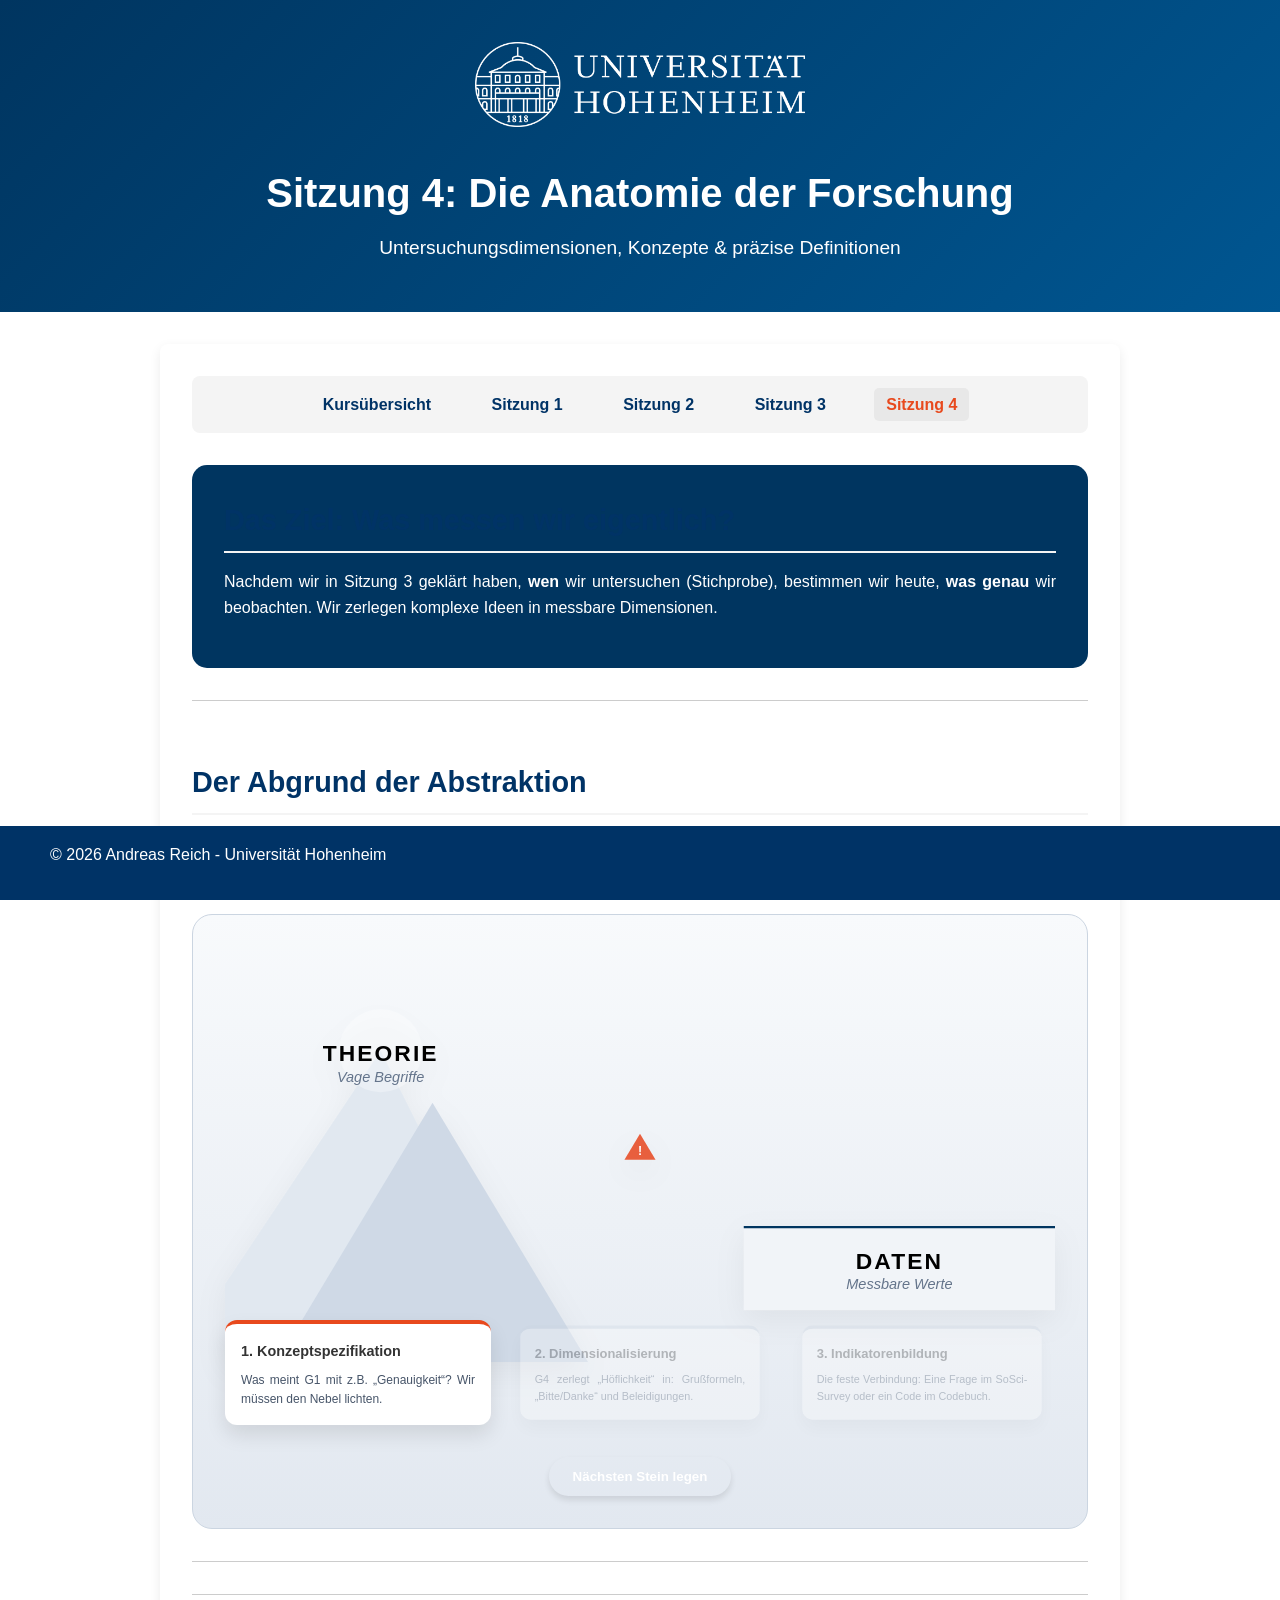
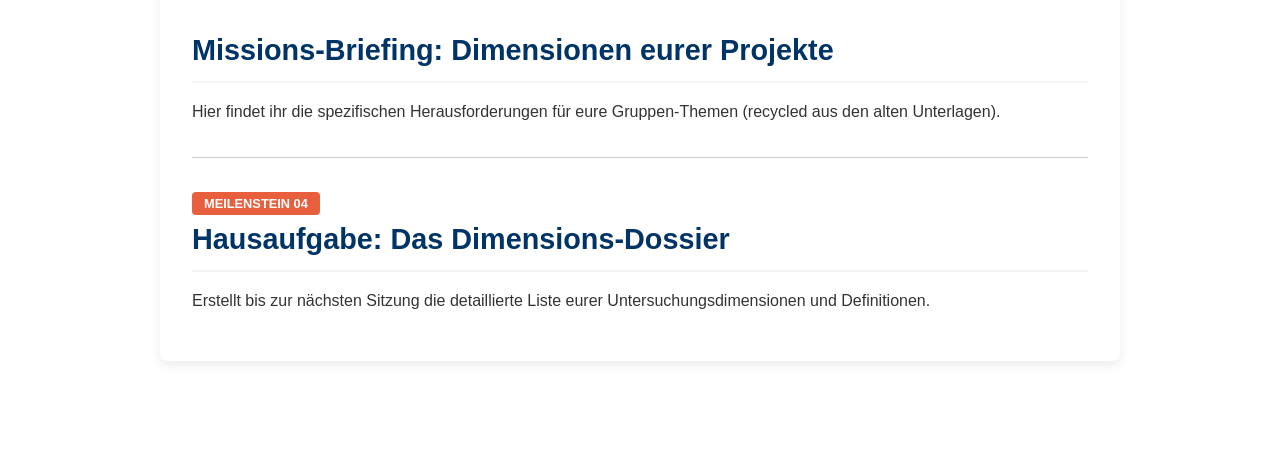
==== session4.html @ ee9bb0e9 "session3" ====
<!DOCTYPE html>
<html lang="de">

<head>
    <meta charset="UTF-8">
    <meta name="viewport" content="width=device-width, initial-scale=1.0">
    <meta name="author" content="Andreas Reich">
    <title>Sitzung 4: Untersuchungsdimensionen – Methodenprojekt C</title>
    
    <!-- Core Master Styles -->
    <link rel="stylesheet" href="style.css">
    
    <!-- Import der Session 3 Styles (für Brücke, Lab, Radar etc.) -->
    <link rel="stylesheet" href="session3.css">
    
    <style>
        /* Spezifische Ergänzungen für Sitzung 4 (optional) */
        .mission-goal {
            background-color: var(--s3-primary);
            color: white;
            padding: 2rem;
            border-radius: 15px;
            margin-bottom: 2rem;
        }
    </style>
</head>

<body>

    <header>
        <a href="index.html">
            <img src="uni-logo-de_hoh_weiss.png" alt="Uni Hohenheim" class="uni-logo">
        </a>
        <h1>Sitzung 4: Die Anatomie der Forschung</h1>
        <p class="subtitle">Untersuchungsdimensionen, Konzepte & präzise Definitionen</p>
    </header>

    <div class="container">
        <nav>
            <ul>
                <li><a href="index.html">Kursübersicht</a></li>
                <li><a href="session1.html">Sitzung 1</a></li>
                <li><a href="session2.html">Sitzung 2</a></li>
                <li><a href="session3.html">Sitzung 3</a></li>
                <li><a href="session4.html" class="active">Sitzung 4</a></li>
            </ul>
        </nav>

        <main>
            <!-- SECTION 1: HERO (SITZUNGS-INTRO) -->
            <section id="s4-hero" class="animated-on-scroll">
                <div class="mission-goal">
                    <h2>Das Ziel: Was messen wir eigentlich?</h2>
                    <p>Nachdem wir in Sitzung 3 geklärt haben, <strong>wen</strong> wir untersuchen (Stichprobe), bestimmen wir heute, <strong>was genau</strong> wir beobachten. Wir zerlegen komplexe Ideen in messbare Dimensionen.</p>
                </div>
            </section>

            <hr>


<!-- SEKTION 2: KORRESPONDENZ-BRIDGE -->
<section id="s3-abstraction-abyss" class="animated-on-scroll">
    <div class="section-header">
        <span class="badge-expedition">Die Theorie-Lücke</span>
        <h2>Der Abgrund der Abstraktion</h2>
        <p>Zwischen eurer Hypothese (z.B. unhöflich“) und euren Daten (Zahlen in SPSS) liegt eine tiefe Schlucht. Wir überbrücken sie durch präzise <strong>Dimensionalisierung</strong>.</p>
    </div>

    <div class="abyss-container">
        <!-- SVG Szenerie -->
        <svg id="svg-abyss" viewBox="0 0 800 400" preserveAspectRatio="xMidYMid meet">
            <defs>
                <filter id="glow">
                    <feGaussianBlur stdDeviation="2.5" result="coloredBlur"/>
                    <feMerge>
                        <feMergeNode in="coloredBlur"/>
                        <feMergeNode in="SourceGraphic"/>
                    </feMerge>
                </filter>
            </defs>

            <!-- Linke Seite: Berg der Theorie -->
            <path d="M-50,400 L150,100 L300,400 Z" fill="#e1e8f0" />
            <path d="M50,400 L200,150 L350,400 Z" fill="#cfd9e6" />
            <circle cx="150" cy="100" r="40" fill="white" opacity="0.3" />
            <text x="150" y="110" class="svg-label-bold" text-anchor="middle">THEORIE</text>
            <text x="150" y="130" class="svg-sub-label" text-anchor="middle">Vage Begriffe</text>

            <!-- Rechte Seite: Tal der Daten -->
            <rect x="500" y="270" width="350" height="80" fill="#f1f4f8" />
            <path d="M500,270 L850,270" stroke="#003560" stroke-width="2" />
            <text x="650" y="310" class="svg-label-bold" text-anchor="middle">DATEN</text>
            <text x="650" y="330" class="svg-sub-label" text-anchor="middle">Messbare Werte</text>

            <!-- Die Brücke (wird per JS animiert) -->
            <g id="bridge-group">
                <line x1="250" y1="250" x2="550" y2="300" class="bridge-main-line" />
                <!-- Brückensegmente (Dimensionen) -->
                <rect x="280" y="250" width="60" height="10" class="bridge-plank" id="plank-1" />
                <rect x="360" y="260" width="60" height="10" class="bridge-plank" id="plank-2" />
                <rect x="440" y="270" width="60" height="10" class="bridge-plank" id="plank-3" />
            </g>

            <!-- Das Korrespondenzproblem Warning-Icon -->
            <g id="warning-icon" transform="translate(385, 180)">
                <path d="M15,0 L30,25 L0,25 Z" fill="#e85f3e" />
                <text x="15" y="20" fill="white" font-size="12" font-weight="bold" text-anchor="middle">!</text>
            </g>
        </svg>

        <div class="abyss-overlay">
            <div class="explainer-card active" id="explain-1">
                <h4>1. Konzeptspezifikation</h4>
                <p>Was meint G1 mit z.B. „Genauigkeit“? Wir müssen den Nebel lichten.</p>
            </div>
            <div class="explainer-card" id="explain-2">
                <h4>2. Dimensionalisierung</h4>
                <p>G4 zerlegt „Höflichkeit“ in: Grußformeln, „Bitte/Danke“ und Beleidigungen.</p>
            </div>
            <div class="explainer-card" id="explain-3">
                <h4>3. Indikatorenbildung</h4>
                <p>Die feste Verbindung: Eine Frage im SoSci-Survey oder ein Code im Codebuch.</p>
            </div>
        </div>
        
        <div class="abyss-controls">
            <button class="btn-expedition" id="btn-build-bridge">Nächsten Stein legen</button>
        </div>
    </div>
</section>
            
            <hr>

            <!-- HIER KOMMT SEKTION 3 REIN (DIE KALIBRIERUNGS-STATION / DRILL-DOWN) -->
            <!-- Kopiere das HTML von id="s3-variable-lab" hierher -->

            <hr>

            <!-- SECTION 4: GRUPPEN-SPEZIFISCHE VERTIEFUNG -->
            <section id="s4-group-details" class="animated-on-scroll">
                <div class="section-header">
                    <h2>Missions-Briefing: Dimensionen eurer Projekte</h2>
                    <p>Hier findet ihr die spezifischen Herausforderungen für eure Gruppen-Themen (recycled aus den alten Unterlagen).</p>
                </div>
                
                <!-- TODO: Hier kannst du die group-guidance-boxen aus deiner alten Seite einfügen -->
            </section>

            <hr>

            <!-- SECTION 5: HOMEWORK (MEILENSTEIN 4) -->
            <section id="s4-homework" class="animated-on-scroll">
                <div class="mission-header">
                    <span class="mission-badge">Meilenstein 04</span>
                    <h2>Hausaufgabe: Das Dimensions-Dossier</h2>
                    <p>Erstellt bis zur nächsten Sitzung die detaillierte Liste eurer Untersuchungsdimensionen und Definitionen.</p>
                </div>
                
                <!-- TODO: Hier die Hausaufgaben-Details und die Checklist einfügen -->
            </section>

        </main>
    </div>

    <footer>
        <p>© 2026 Andreas Reich - Universität Hohenheim</p>
    </footer>

    <!-- Import der Session 3 Logik (für Brückenbau & Lab-Interaktionen) -->
    <script src="session3.js" defer></script>
    
    <script>
        // Falls du in Sitzung 4 zusätzliche Logik brauchst, hier einfügen:
        console.log("Expedition Session 4: Anatomie-Modul geladen.");
    </script>
</body>

</html>
---- style.css ----
/* style.css */
:root {
    --primary-color: #003366;
    /* Dunkelblau Uni Hohenheim */
    --secondary-color: #f4f4f4;
    /* Helles Grau */
    --text-color: #333;
    --accent-color: #e8491d;
    /* Akzentfarbe Orange */
    --max-width: 960px;
    --border-radius: 8px;
    --hover-lighten: rgba(255, 255, 255, 0.1);
    --hover-darken: rgba(0, 0, 0, 0.1);
}

* {
    box-sizing: border-box;
    margin: 0;
    padding: 0;
}

body {
    font-family: 'Segoe UI', Tahoma, Geneva, Verdana, sans-serif;
    line-height: 1.6;
    color: var(--text-color);
    background-color: #fff;
    padding-bottom: 60px;
}

p {
    text-align: justify;
}

.container {
    max-width: var(--max-width);
    margin: 2rem auto;
    padding: 2rem;
    background-color: #fff;
    border-radius: var(--border-radius);
    box-shadow: 0 4px 12px rgba(0, 0, 0, 0.08);
}

header {
    background: var(--primary-color);
    color: #fff;
    padding: 2rem 1rem;
    text-align: center;
    margin-bottom: 2rem;
    display: flex;
    flex-direction: column;
    align-items: center;
    justify-content: center;
}

header .uni-logo {
    max-width: 350px;
    margin-bottom: 1rem;
    padding: 10px;
    border-radius: 3%;
}

header h1 {
    color: #fff;
    margin-bottom: 0.5rem;
    font-size: 2.5rem;
}

header .subtitle {
    font-size: 1.2rem;
    font-weight: 300;
    max-width: 80%;
}

nav {
    background: var(--secondary-color);
    padding: 0.5rem 0;
    border-radius: var(--border-radius);
    margin-bottom: 2rem;
}

nav ul {
    list-style: none;
    padding: 0;
    text-align: center;
    margin: 0;
}

nav ul li {
    display: inline-block;
    margin: 0.5rem 1rem;
}

nav ul li a {
    text-decoration: none;
    color: var(--primary-color);
    font-weight: bold;
    padding: 0.5rem 0.75rem;
    border-radius: 5px;
    transition: color 0.3s ease, background-color 0.3s ease;
}

nav ul li a:hover,
nav ul li a.active {
    color: var(--accent-color);
    background-color: rgba(0, 0, 0, 0.05);
}

main {
    margin-top: 2rem;
}

h1,
h2,
h3 {
    color: var(--primary-color);
    margin-bottom: 1rem;
}

h2 {
    font-size: 1.8rem;
    border-bottom: 2px solid var(--secondary-color);
    padding-bottom: 0.5rem;
    margin-top: 2rem;
}

h2:first-of-type {
    margin-top: 0;
}

h3 {
    font-size: 1.4rem;
}

p {
    margin-bottom: 1rem;
}

ul,
ol {
    margin-bottom: 1rem;
    margin-left: 1.5rem;
}

li {
    margin-bottom: 0.5rem;
}

blockquote {
    background: #e7f3fe;
    border-left: 5px solid #2196F3;
    margin: 1.5em 0;
    padding: 1em 1.5em;
    font-style: italic;
    border-radius: 0 var(--border-radius) var(--border-radius) 0;
}

hr {
    border: 0;
    height: 1px;
    background: #ccc;
    margin: 2rem 0;
}

a {
    color: var(--primary-color);
    text-decoration: none;
    font-weight: 600;
}

a:hover {
    color: var(--accent-color);
    text-decoration: underline;
}

footer {
    background: var(--primary-color);
    color: #fff;
    text-align: center !important;
    padding: 1rem 0;
    position: fixed;
    bottom: 0;
    width: 100%;
    z-index: 100;
    padding-left: 50px;
}

/* Course Schedule Table Styles */
.course-schedule {
    width: 100%;
    border-collapse: collapse;
    margin: 2rem 0;
    font-size: 0.95em;
    box-shadow: 0 2px 5px rgba(0, 0, 0, 0.1);
    border-radius: var(--border-radius);
    overflow: hidden;
}

.course-schedule thead tr {
    background-color: var(--primary-color);
    color: #ffffff;
    text-align: left;
}

.course-schedule th,
.course-schedule td {
    padding: 12px 15px;
}

.course-schedule tbody tr {
    border-bottom: 1px solid #dddddd;
}

.course-schedule tbody tr:nth-of-type(even) {
    background-color: var(--secondary-color);
}

.course-schedule tbody tr:last-of-type {
    border-bottom: 2px solid var(--primary-color);
}

.course-schedule tbody tr.break-row {
    background-color: #e9ecef;
    font-style: italic;
    color: #6c757d;
    text-align: center;
}

.course-schedule .session-number {
    font-weight: bold;
    text-align: center;
    width: 80px;
}

.course-schedule .note {
    font-style: italic;
    font-size: 0.9em;
    color: #555;
}

/* Styling für Interaktive Elemente (beibehalten für spätere Sessions) */
.interactive-box {
    background-color: var(--secondary-color);
    border: 1px solid #ddd;
    border-radius: var(--border-radius);
    padding: 1.5rem;
    margin: 2rem 0;
    box-shadow: 0 1px 3px rgba(0, 0, 0, 0.05);
}


.topic-intro-box {
    text-align: center;
    padding: 2rem;
    margin: 2rem 0;
    background-color: var(--primary-color);
    color: white;
    border-radius: var(--border-radius);
}

.topic-intro-box .topic-title {
    font-size: 4rem;
    font-weight: bold;
    letter-spacing: 5px;
    text-transform: uppercase;
    color: rgba(255, 255, 255, 0.9);
    margin-bottom: 1rem;
}

.pdf-embed-box iframe {
    border-radius: var(--border-radius);
    /* Abrundung für den iframe Rand */
}

/* Interaktive Boxen hervorheben (optional) */
.interactive-box {
    border: 2px solid var(--accent-color);
    /* Beispielhafte Hervorhebung */
}

/* Styling für Interaktive Elemente */
.interactive-box {
    background-color: var(--secondary-color);
    border: 1px solid #ddd;
    border-radius: var(--border-radius);
    padding: 1.5rem;
    margin: 2rem 0;
    box-shadow: 0 1px 3px rgba(0, 0, 0, 0.05);
}

.interactive-box h4 {
    color: var(--primary-color);
    margin-bottom: 1rem;
    border-bottom: 1px solid #ccc;
    padding-bottom: 0.5rem;
}
---- session3.css ----
/* session3.css - Gen 1 Architecture */

:root {
    --s3-primary: #003560;
    --s3-accent: #e85f3e;
    --s3-bg: #f4f7f9;
    --s3-card-shadow: 0 10px 30px rgba(0, 0, 0, 0.08);
}

/* Layout Shell */
.tribe-status-grid {
    display: grid;
    grid-template-columns: repeat(auto-fit, minmax(200px, 1fr));
    gap: 1.5rem;
    margin: 2rem 0;
}

/* Section TODO Placeholders */
#s3-hero,
#s3-status-board,
#s3-hypothesis-lab,
#s3-sampling-funnel,
#s3-workbenches,
#s3-legal-game-root {
    min-height: 200px;
    position: relative;
    padding: 2rem 0;
}

/* Expedition Theme Overrides */
header {
    background: linear-gradient(135deg, var(--s3-primary) 0%, #005691 100%);
}

/* TODO Gen 2: Add Animation Keyframes for Funnel and Cards */

/* Hero Section Styles */
#s3-hero {
    background: #fff;
    border-radius: 12px;
    padding: 3rem 2rem;
    box-shadow: var(--s3-card-shadow);
    margin: 2rem 0;
    display: flex;
    align-items: center;
}

.hero-content {
    display: flex;
    gap: 2rem;
    align-items: center;
}

.hero-icon {
    font-size: 5rem;
    background: var(--s3-bg);
    padding: 1.5rem;
    border-radius: 50%;
}

.hero-stats {
    display: flex;
    gap: 10px;
    margin-top: 1rem;
}

.badge {
    background: var(--s3-primary);
    color: white;
    padding: 5px 12px;
    border-radius: 20px;
    font-size: 0.8rem;
    font-weight: bold;
}

/* Tribe Status Grid */
.tribe-status-grid {
    display: grid;
    grid-template-columns: repeat(auto-fit, minmax(220px, 1fr));
    gap: 1.5rem;
    margin-top: 2rem;
}

.tribe-card {
    background: white;
    border: 1px solid #eee;
    border-radius: 12px;
    padding: 1.5rem;
    transition: all 0.3s cubic-bezier(0.175, 0.885, 0.32, 1.275);
    display: flex;
    flex-direction: column;
    justify-content: space-between;
    position: relative;
    overflow: hidden;
}

.tribe-card:hover {
    transform: translateY(-8px);
    box-shadow: var(--s3-card-shadow);
    border-color: var(--s3-primary);
}

.tribe-card::before {
    content: '';
    position: absolute;
    top: 0;
    left: 0;
    width: 5px;
    height: 100%;
}

.tribe-card[data-method="experiment"]::before {
    background: #e74c3c;
}

/* Red */
.tribe-card[data-method="survey"]::before {
    background: #2ecc71;
}

/* Green */
.tribe-card[data-method="ia"]::before {
    background: #3498db;
}

/* Blue */

.tribe-icon {
    font-size: 2.5rem;
    margin-bottom: 1rem;
}

.tribe-info h3 {
    margin: 0;
    color: var(--s3-primary);
    font-size: 1.1rem;
}

.topic-short {
    font-size: 0.85rem;
    color: #666;
    margin: 5px 0;
    min-height: 2.5em;
}

.status-tag {
    display: inline-block;
    font-size: 0.7rem;
    text-transform: uppercase;
    font-weight: 800;
    color: #999;
    letter-spacing: 1px;
}

.tribe-challenge {
    margin-top: 1.5rem;
    font-size: 0.8rem;
    background: #f9f9f9;
    padding: 8px;
    border-radius: 6px;
    border-left: 3px solid #ddd;
}

.tribe-challenge span {
    font-weight: bold;
    display: block;
    color: #333;
}

/* Hypothesis Lab Layout */
.lab-grid {
    display: grid;
    grid-template-columns: 1.5fr 1fr;
    gap: 2rem;
    margin-top: 2rem;
}

.auditor-card {
    background: #1a1a1a;
    /* Dark "Console" look */
    color: #e0e0e0;
    padding: 2rem;
    border-radius: 15px;
    box-shadow: 0 20px 40px rgba(0, 0, 0, 0.2);
}

.auditor-header {
    display: flex;
    align-items: center;
    gap: 15px;
    margin-bottom: 1.5rem;
}

.auditor-status {
    width: 12px;
    height: 12px;
    border-radius: 50%;
    background: #555;
    box-shadow: 0 0 10px #000;
}

.auditor-status.active {
    background: #2ecc71;
    box-shadow: 0 0 15px #2ecc71;
}

.auditor-status.warning {
    background: #f1c40f;
    box-shadow: 0 0 15px #f1c40f;
}

#hypo-input {
    width: 100%;
    height: 100px;
    background: #2d2d2d;
    border: 1px solid #444;
    border-radius: 8px;
    color: white;
    padding: 1rem;
    font-family: inherit;
    resize: none;
    margin-bottom: 10px;
}

.keyword-tags {
    display: flex;
    gap: 8px;
    flex-wrap: wrap;
    min-height: 30px;
}

.tag {
    background: var(--s3-primary);
    color: white;
    font-size: 0.7rem;
    padding: 4px 10px;
    border-radius: 4px;
    animation: fadeIn 0.3s ease;
}

/* Theory Side */
.theory-reference {
    display: flex;
    flex-direction: column;
    gap: 1rem;
}

.theory-item {
    background: white;
    padding: 1rem;
    border-radius: 8px;
    border-left: 4px solid #ddd;
    transition: all 0.3s ease;
    opacity: 0.6;
}

.theory-item.active {
    opacity: 1;
    border-left-color: var(--s3-accent);
    transform: translateX(10px);
}

.theory-item h4 {
    margin: 0;
    font-size: 1rem;
}

.theory-item p {
    margin: 5px 0 0;
    font-size: 0.8rem;
    color: #666;
}

@media (max-width: 768px) {
    .lab-grid {
        grid-template-columns: 1fr;
    }
}

/* Funnel Layout */
.funnel-layout {
    display: grid;
    grid-template-columns: 1fr 1fr;
    gap: 3rem;
    align-items: center;
    background: white;
    padding: 2rem;
    border-radius: 15px;
    box-shadow: var(--s3-card-shadow);
}

.funnel-visual {
    position: relative;
    text-align: center;
}

#sampling-svg {
    width: 100%;
    max-width: 400px;
    filter: drop-shadow(0 5px 15px rgba(0, 0, 0, 0.1));
}

.funnel-wall {
    fill: rgba(0, 53, 96, 0.05);
    stroke: var(--s3-primary);
    stroke-width: 2;
}

.funnel-filter {
    stroke: var(--s3-accent);
    stroke-width: 2;
    stroke-dasharray: 5, 5;
}

.svg-label {
    fill: var(--s3-primary);
    font-size: 12px;
    font-weight: bold;
    text-anchor: middle;
    text-transform: uppercase;
}

/* Particles */
.sampling-dot {
    fill: var(--s3-accent);
    opacity: 0.6;
}

/* Step Cards */
.funnel-steps {
    display: flex;
    flex-direction: column;
    gap: 1.5rem;
}

.step-card {
    padding: 1rem;
    border-radius: 8px;
    background: var(--s3-bg);
    border-left: 4px solid transparent;
    transition: all 0.3s ease;
}

.step-card.highlight {
    border-left-color: var(--s3-accent);
    background: #fff;
    box-shadow: 0 4px 12px rgba(0, 0, 0, 0.05);
    transform: translateX(10px);
}

.step-num {
    font-weight: 900;
    color: var(--s3-accent);
    font-size: 1.2rem;
    margin-right: 10px;
}

.funnel-warning {
    margin-top: 1rem;
    font-size: 0.85rem;
    color: #856404;
    background-color: #fff3cd;
    padding: 1rem;
    border-radius: 8px;
}

@media (max-width: 768px) {
    .funnel-layout {
        grid-template-columns: 1fr;
    }
}

/* Workbench Container */
.workbench-container {
    background: white;
    border-radius: 15px;
    box-shadow: var(--s3-card-shadow);
    overflow: hidden;
    margin-top: 2rem;
}

.workbench-nav {
    display: flex;
    background: var(--s3-primary);
    padding: 0.5rem;
    gap: 5px;
}

.wb-tab {
    flex: 1;
    padding: 1rem;
    border: none;
    background: transparent;
    color: rgba(255, 255, 255, 0.6);
    cursor: pointer;
    font-weight: bold;
    transition: all 0.3s;
    border-radius: 8px;
}

.wb-tab.active {
    background: white;
    color: var(--s3-primary);
}

.wb-panel {
    display: none;
    padding: 2.5rem;
    animation: fadeIn 0.4s ease;
}

.wb-panel.active {
    display: block;
}

.wb-grid {
    display: grid;
    grid-template-columns: 1fr 1fr;
    gap: 3rem;
    align-items: center;
}

.wb-list {
    padding-left: 1.2rem;
    font-size: 0.9rem;
}

.wb-list li {
    margin-bottom: 0.8rem;
}

/* Mini Simulators */
#randomizer-sim {
    height: 150px;
    display: flex;
    align-items: center;
    justify-content: space-around;
    background: #f8f9fa;
    border-radius: 12px;
    margin-bottom: 1rem;
}

.sim-person {
    font-size: 2rem;
    transition: all 0.5s;
}

.sim-arrow {
    font-size: 1.5rem;
    color: #ccc;
}

.sim-box {
    padding: 10px;
    border: 2px dashed #ccc;
    border-radius: 8px;
    text-align: center;
    font-size: 0.8rem;
    width: 80px;
}

.sim-box.highlight {
    border-color: var(--s3-accent);
    background: #fff5f2;
    transform: scale(1.1);
}

.recruitment-map {
    display: flex;
    flex-direction: column;
    gap: 10px;
}

.map-node {
    background: var(--s3-bg);
    padding: 10px;
    border-radius: 5px;
    text-align: center;
    font-size: 0.85rem;
    border: 1px solid #ddd;
}

/* Legal Game Container */
.legal-game-container {
    display: grid;
    grid-template-columns: 150px 1fr;
    gap: 3rem;
    background: #2c3e50;
    color: white;
    padding: 3rem;
    border-radius: 20px;
    align-items: center;
    box-shadow: 0 15px 35px rgba(0, 0, 0, 0.2);
}

/* Traffic Light Aesthetics */
.traffic-light {
    background: #1a1a1a;
    padding: 15px;
    border-radius: 40px;
    display: flex;
    flex-direction: column;
    gap: 15px;
    border: 4px solid #3d3d3d;
}

.light {
    width: 50px;
    height: 50px;
    border-radius: 50%;
    background: #333;
    transition: all 0.3s ease;
    opacity: 0.3;
}

.light.red.active {
    background: #ff4757;
    opacity: 1;
    box-shadow: 0 0 20px #ff4757;
}

.light.yellow.active {
    background: #eccc68;
    opacity: 1;
    box-shadow: 0 0 20px #eccc68;
}

.light.green.active {
    background: #2ed573;
    opacity: 1;
    box-shadow: 0 0 20px #2ed573;
}

.gatekeeper-avatar {
    font-size: 4rem;
    text-align: center;
    margin-top: 1rem;
}

/* Scenario Box */
.scenario-box {
    display: flex;
    flex-direction: column;
    gap: 1.5rem;
}

#scenario-text {
    font-size: 1.2rem;
    font-weight: 500;
    min-height: 4em;
    line-height: 1.4;
}

.legal-choices {
    display: flex;
    gap: 1rem;
}

.legal-btn {
    flex: 1;
    padding: 12px;
    border: 2px solid rgba(255, 255, 255, 0.2);
    background: rgba(255, 255, 255, 0.05);
    color: white;
    border-radius: 8px;
    cursor: pointer;
    font-weight: bold;
    transition: all 0.2s;
}

.legal-btn:hover {
    background: rgba(255, 255, 255, 0.1);
    border-color: white;
}

.legal-feedback-box {
    padding: 1rem;
    border-radius: 8px;
    font-size: 0.9rem;
    display: none;
    animation: slideInRight 0.3s ease;
}

.feedback-correct {
    background: #2ecc71;
    color: white;
}

.feedback-wrong {
    background: #e74c3c;
    color: white;
}

@keyframes slideInRight {
    from {
        transform: translateX(20px);
        opacity: 0;
    }

    to {
        transform: translateX(0);
        opacity: 1;
    }
}

/* Mission Section Styles */
#s3-homework {
    padding: 4rem 0;
}

.mission-badge {
    background: var(--s3-accent);
    color: white;
    padding: 4px 12px;
    border-radius: 4px;
    font-size: 0.8rem;
    font-weight: bold;
    text-transform: uppercase;
}

.mission-grid {
    display: grid;
    grid-template-columns: 1.5fr 1fr;
    gap: 2rem;
    margin-top: 2rem;
}

.mission-details h3 {
    color: var(--s3-primary);
    margin-top: 0;
}

.task-checklist {
    list-style: none;
    padding: 0;
}

.task-checklist li {
    background: white;
    margin-bottom: 1rem;
    padding: 1.2rem;
    border-radius: 8px;
    box-shadow: 0 4px 10px rgba(0, 0, 0, 0.03);
    border-left: 4px solid var(--s3-primary);
}

.submission-info {
    margin-top: 2rem;
    padding: 1.5rem;
    background: var(--s3-primary);
    color: white;
    border-radius: 12px;
}

/* Self-Check UI */
.self-check-card {
    background: #fff;
    padding: 2rem;
    border-radius: 15px;
    border: 2px dashed #ddd;
    align-self: start;
}

.check-item {
    display: flex;
    align-items: center;
    gap: 12px;
    margin-bottom: 1rem;
    cursor: pointer;
}

.check-item input[type="checkbox"] {
    width: 20px;
    height: 20px;
    accent-color: var(--s3-accent);
}

#check-feedback {
    margin-top: 1.5rem;
    font-weight: bold;
    color: var(--s3-primary);
    font-style: italic;
    text-align: center;
}

/* Final Footer Area */
.final-cta {
    text-align: center;
    margin-top: 4rem;
    padding: 3rem;
    background: var(--s3-bg);
    border-radius: 20px;
}

/* Mobile Responsiveness */
@media (max-width: 850px) {
    .mission-grid {
        grid-template-columns: 1fr;
    }

    .container {
        padding: 15px;
    }

    .hero-content {
        flex-direction: column;
        text-align: center;
    }

    .traffic-light {
        flex-direction: row;
        justify-content: center;
        width: 100%;
    }
}

/* session3.css - Sektion 1 additions */

.feedback-grid {
    display: grid;
    grid-template-columns: repeat(auto-fit, minmax(280px, 1fr));
    gap: 1.5rem;
    margin-top: 2rem;
}

.feedback-card {
    background: white;
    border-radius: 12px;
    border: 1px solid #e0e6ed;
    box-shadow: 0 4px 6px rgba(0, 0, 0, 0.05);
    transition: transform 0.3s ease, box-shadow 0.3s ease;
    display: flex;
    flex-direction: column;
    overflow: hidden;
}

.feedback-card:hover {
    transform: translateY(-5px);
    box-shadow: 0 12px 20px rgba(0, 0, 0, 0.1);
}

.card-header {
    background: #f8f9fa;
    padding: 1rem;
    font-weight: bold;
    color: var(--uni-hohenheim-blue);
    border-bottom: 2px solid #eee;
}

.card-content {
    padding: 1.5rem;
}

.card-content ul {
    list-style: none;
    padding: 0;
    margin: 1rem 0 0 0;
}

.card-content li {
    font-size: 0.85rem;
    margin-bottom: 0.75rem;
    padding-left: 1.5rem;
    position: relative;
    color: #555;
    line-height: 1.4;
}

.card-content li::before {
    content: '→';
    position: absolute;
    left: 0;
    color: var(--accent-color);
    font-weight: bold;
}

/* Status Lights */
.status-light {
    display: inline-block;
    font-size: 0.7rem;
    font-weight: bold;
    text-transform: uppercase;
    padding: 2px 8px;
    border-radius: 4px;
    margin-bottom: 0.5rem;
}

.status-light.green {
    background: #d4edda;
    color: #155724;
}

.status-light.yellow {
    background: #fff3cd;
    color: #856404;
}

.status-light.red {
    background: #f8d7da;
    color: #721c24;
}

.badge-expedition {
    background: var(--uni-hohenheim-blue);
    color: white;
    padding: 4px 10px;
    border-radius: 20px;
    font-size: 0.75rem;
    font-weight: bold;
}

/* session3.css - Sektion 2 "Hübsch" additions */

.abyss-container {
    background: linear-gradient(to bottom, #f8fafc 0%, #e2e8f0 100%);
    border-radius: 20px;
    padding: 2rem;
    position: relative;
    border: 1px solid #cbd5e1;
    overflow: hidden;
    margin: 2rem 0;
}

#svg-abyss {
    width: 100%;
    height: auto;
    filter: drop-shadow(0 10px 15px rgba(0, 0, 0, 0.05));
}

.svg-label-bold {
    font-weight: 900;
    font-size: 22px;
    fill: var(--uni-hohenheim-blue);
    letter-spacing: 2px;
}

.svg-sub-label {
    font-size: 14px;
    fill: #64748b;
    font-style: italic;
}

/* Bridge Animation Styles */
.bridge-main-line {
    stroke: var(--uni-hohenheim-blue);
    stroke-width: 2;
    stroke-dasharray: 1000;
    stroke-dashoffset: 1000;
    transition: stroke-dashoffset 2s ease;
    opacity: 0.2;
}

.bridge-plank {
    fill: var(--accent-color);
    stroke: white;
    stroke-width: 1;
    opacity: 0;
    transform: translateY(-20px);
    transition: all 0.5s cubic-bezier(0.175, 0.885, 0.32, 1.275);
}

.bridge-plank.active {
    opacity: 1;
    transform: translateY(0);
}

/* Abyss Overlay Info Cards */
.abyss-overlay {
    display: flex;
    justify-content: space-around;
    margin-top: -50px;
    position: relative;
    z-index: 10;
    gap: 1rem;
}

.explainer-card {
    background: white;
    padding: 1rem;
    border-radius: 12px;
    box-shadow: 0 10px 20px rgba(0, 0, 0, 0.1);
    flex: 1;
    opacity: 0.3;
    transform: scale(0.9);
    transition: all 0.4s ease;
    border-top: 4px solid #cbd5e1;
}

.explainer-card.active {
    opacity: 1;
    transform: scale(1);
    border-top-color: var(--accent-color);
}

.explainer-card h4 {
    margin: 0 0 0.5rem 0;
    color: var(--uni-hohenheim-blue);
    font-size: 0.9rem;
}

.explainer-card p {
    font-size: 0.75rem;
    margin: 0;
    color: #475569;
}

.abyss-controls {
    text-align: center;
    margin-top: 2rem;
}

.btn-expedition {
    background: var(--uni-hohenheim-blue);
    color: white;
    border: none;
    padding: 0.75rem 1.5rem;
    border-radius: 50px;
    font-weight: bold;
    cursor: pointer;
    transition: all 0.3s;
    box-shadow: 0 4px 6px rgba(0, 0, 0, 0.1);
}

.btn-expedition:hover {
    background: var(--accent-color);
    transform: translateY(-2px);
}

/* Stufenweise Aufgaben-Optik */
.task-step {
    display: flex;
    gap: 1.5rem;
    margin-bottom: 2rem;
    background: #fff;
    padding: 1.5rem;
    border-radius: 12px;
    border: 1px solid #eef2f7;
    transition: transform 0.3s ease;
}

.task-step:hover {
    transform: translateX(5px);
    border-color: var(--s3-primary);
}

.step-num {
    background: var(--s3-primary);
    color: white;
    width: 35px;
    height: 35px;
    border-radius: 50%;
    display: flex;
    align-items: center;
    justify-content: center;
    font-weight: 900;
    flex-shrink: 0;
}

.step-content h4 {
    margin: 0 0 0.5rem 0;
    color: var(--s3-primary);
}

.sub-task {
    font-size: 0.85rem;
    color: #64748b;
    border-left: 2px solid #e2e8f0;
    padding-left: 1rem;
    list-style: none;
}

.submission-info-box {
    background: #f8fafc;
    border: 2px solid var(--s3-primary);
    padding: 1.5rem;
    border-radius: 12px;
    margin-top: 2rem;
}

.warning-box-styled {
    background: #fff3cd;
    color: #856404;
    padding: 1.5rem;
    border-radius: 12px;
    border-left: 6px solid #ffc107;
    display: inline-block;
    margin-bottom: 2rem;
    text-align: left;
}

/* --- Method Compass Shell Styles --- */
.compass-selector {
    display: grid;
    grid-template-columns: repeat(3, 1fr);
    gap: 1.5rem;
    margin: 3rem 0;
    transition: all 0.5s ease;
}

.compass-card {
    background: white;
    border: 1px solid #e2e8f0;
    padding: 2rem;
    border-radius: 20px;
    text-align: center;
    cursor: pointer;
    transition: all 0.4s cubic-bezier(0.175, 0.885, 0.32, 1.275);
    box-shadow: 0 10px 20px rgba(0, 0, 0, 0.03);
    position: relative;
    z-index: 1;
}

.compass-card:hover {
    transform: translateY(-10px);
    box-shadow: 0 20px 40px rgba(0, 53, 96, 0.1);
    border-color: var(--s3-primary);
}

.compass-card.active {
    border-color: var(--s3-accent);
    background: #f8fafc;
    transform: scale(0.95);
    opacity: 0.5;
}

.compass-icon {
    font-size: 3rem;
    margin-bottom: 1rem;
}

.compass-card h3 {
    color: var(--s3-primary);
    margin: 0.5rem 0;
}

.compass-card p {
    font-size: 0.85rem;
    color: #64748b;
}

.compass-btn {
    display: inline-block;
    margin-top: 1.5rem;
    font-size: 0.75rem;
    font-weight: 800;
    text-transform: uppercase;
    color: var(--s3-primary);
    border: 1px solid var(--s3-primary);
    padding: 6px 15px;
    border-radius: 50px;
    transition: all 0.3s;
}

/* Dynamische Bühne */
#method-details-stage {
    background: white;
    border-radius: 24px;
    padding: 3rem;
    box-shadow: 0 30px 60px rgba(0, 53, 96, 0.15);
    border: 1px solid #e2e8f0;
    margin-top: 2rem;
    display: none;
    /* Initial versteckt */
    position: relative;
    animation: slideUpFade 0.6s ease-out;
}

.method-stage-visible {
    display: block !important;
}

.method-module {
    display: none;
}

.method-module.active {
    display: block;
}

.module-placeholder {
    padding: 4rem;
    text-align: center;
    color: #cbd5e1;
    font-style: italic;
    border: 2px dashed #f1f5f9;
    border-radius: 12px;
}

.btn-close-stage {
    position: absolute;
    top: 20px;
    right: 20px;
    background: none;
    border: none;
    color: #94a3b8;
    font-weight: bold;
    cursor: pointer;
    font-size: 0.9rem;
}

.btn-close-stage:hover {
    color: var(--s3-accent);
}

@keyframes slideUpFade {
    from {
        opacity: 0;
        transform: translateY(30px);
    }

    to {
        opacity: 1;
        transform: translateY(0);
    }
}

@media (max-width: 850px) {
    .compass-selector {
        grid-template-columns: 1fr;
    }
}

/* --- IA Module Styles --- */
.module-grid {
    display: grid;
    grid-template-columns: 1.2fr 1fr;
    gap: 3rem;
    align-items: start;
}

.method-badge {
    background: #e0f2fe;
    color: #0369a1;
    display: inline-block;
    padding: 4px 12px;
    border-radius: 50px;
    font-size: 0.7rem;
    font-weight: 900;
    text-transform: uppercase;
    margin-bottom: 1rem;
}

.theory-box-mini {
    background: #f8fafc;
    padding: 1.5rem;
    border-radius: 12px;
    border-left: 4px solid var(--s3-primary);
    margin: 1.5rem 0;
}

.theory-box-mini h4 {
    margin-top: 0;
    color: var(--s3-primary);
    font-size: 0.95rem;
}

.theory-box-mini ul {
    padding-left: 1.2rem;
    font-size: 0.85rem;
}

.logic-buttons {
    display: flex;
    gap: 0.5rem;
    margin-top: 1rem;
}

.btn-logic {
    flex: 1;
    background: white;
    border: 1px solid #cbd5e1;
    padding: 8px;
    border-radius: 6px;
    cursor: pointer;
    font-size: 0.75rem;
    font-weight: bold;
    transition: all 0.2s;
}

.btn-logic:hover {
    background: var(--s3-primary);
    color: white;
}

/* Sieve Visual */
.sieve-container {
    text-align: center;
    background: #f1f5f9;
    padding: 2rem;
    border-radius: 20px;
}

.sieve-label {
    font-weight: 800;
    font-size: 0.75rem;
    color: #64748b;
    text-transform: uppercase;
}

.sieve-description {
    font-size: 0.8rem;
    color: #475569;
    margin-top: 1rem;
    min-height: 3em;
    font-style: italic;
}

.ia-dot {
    fill: var(--s3-primary);
    opacity: 0.5;
}

.ia-dot.selected {
    fill: var(--s3-accent);
    opacity: 1;
    filter: drop-shadow(0 0 3px var(--s3-accent));
}

@media (max-width: 850px) {
    .module-grid {
        grid-template-columns: 1fr;
    }
}

/* --- Experiment Module Styles --- */
.method-badge.secondary {
    background: #fef2f2;
    color: #991b1b;
}

.machine-container {
    background: #1e293b;
    /* Dunkles "Lab"-Design */
    color: white;
    padding: 2rem;
    border-radius: 20px;
    text-align: center;
    box-shadow: 0 15px 30px rgba(0, 0, 0, 0.2);
}

.random-machine {
    display: flex;
    flex-direction: column;
    align-items: center;
    gap: 1rem;
    margin: 1.5rem 0;
}

.input-funnel {
    font-size: 2.5rem;
    filter: drop-shadow(0 0 10px rgba(255, 255, 255, 0.3));
}

.machine-core {
    width: 60px;
    height: 60px;
    background: #334155;
    border: 3px solid #64748b;
    border-radius: 12px;
    display: flex;
    align-items: center;
    justify-content: center;
    font-size: 1.5rem;
}

.machine-core.processing .gear {
    animation: spin 1s infinite linear;
}

.output-lanes {
    display: flex;
    width: 100%;
    gap: 1rem;
    margin-top: 1rem;
}

.lane {
    flex: 1;
    background: rgba(255, 255, 255, 0.05);
    border: 1px solid rgba(255, 255, 255, 0.1);
    padding: 1rem;
    border-radius: 10px;
    transition: all 0.3s;
}

.lane.active-a {
    border-color: #34d399;
    background: rgba(52, 211, 153, 0.1);
}

.lane.active-b {
    border-color: #fb7185;
    background: rgba(251, 113, 133, 0.1);
}

.lane-label {
    font-size: 0.7rem;
    text-transform: uppercase;
    color: #94a3b8;
    margin-bottom: 0.5rem;
}

.lane-count {
    font-size: 1.5rem;
    font-weight: bold;
}

.machine-status {
    font-size: 0.8rem;
    color: #94a3b8;
    font-style: italic;
}

@keyframes spin {
    from {
        transform: rotate(0deg);
    }

    to {
        transform: rotate(360deg);
    }
}

/* --- Survey Module Styles --- */
.method-badge.survey {
    background: #dcfce7;
    color: #166534;
}

.logic-map-container {
    background: white;
    border: 2px solid #e2e8f0;
    border-radius: 20px;
    padding: 2rem;
    min-height: 300px;
    position: relative;
    box-shadow: inset 0 2px 4px rgba(0, 0, 0, 0.05);
}

.map-header {
    font-size: 0.7rem;
    font-weight: 900;
    color: #94a3b8;
    text-transform: uppercase;
    margin-bottom: 1rem;
}

.node-box {
    background: var(--s3-primary);
    color: white;
    padding: 1rem;
    border-radius: 10px;
    font-size: 0.9rem;
    text-align: center;
    animation: popIn 0.4s cubic-bezier(0.175, 0.885, 0.32, 1.275);
    margin-bottom: 1rem;
}

.node-box.secondary {
    background: var(--s3-accent);
}

.node-arrow {
    text-align: center;
    color: #cbd5e1;
    margin: 0.5rem 0;
    font-weight: bold;
}

.survey-table-wrapper {
    margin-top: 2rem;
    overflow-x: auto;
}

.survey-table-wrapper table {
    width: 100%;
    border-collapse: collapse;
    font-size: 0.85rem;
}

.survey-table-wrapper th,
.survey-table-wrapper td {
    border: 1px solid #e2e8f0;
    padding: 1rem;
    text-align: left;
}

.survey-table-wrapper th {
    background: #f8fafc;
    color: var(--s3-primary);
}

@keyframes popIn {
    from {
        opacity: 0;
        transform: scale(0.8);
    }

    to {
        opacity: 1;
        transform: scale(1);
    }
}
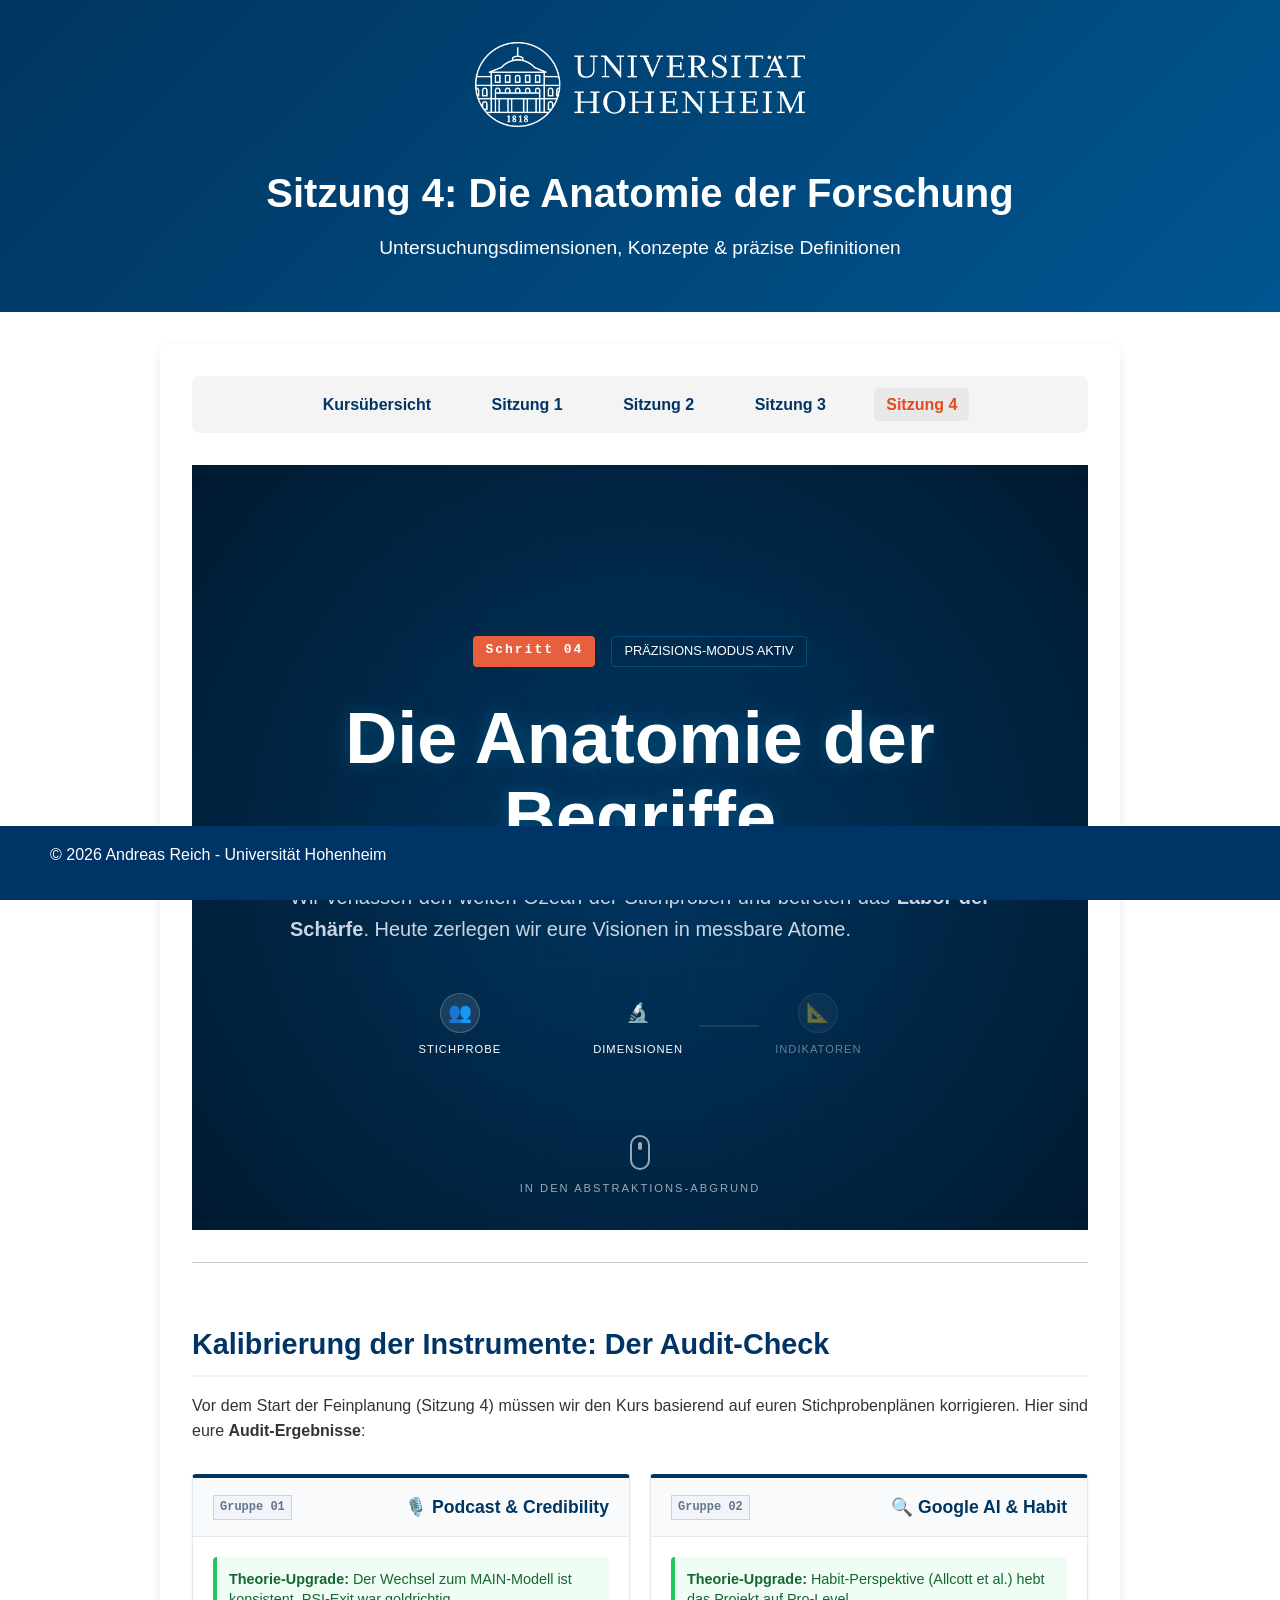
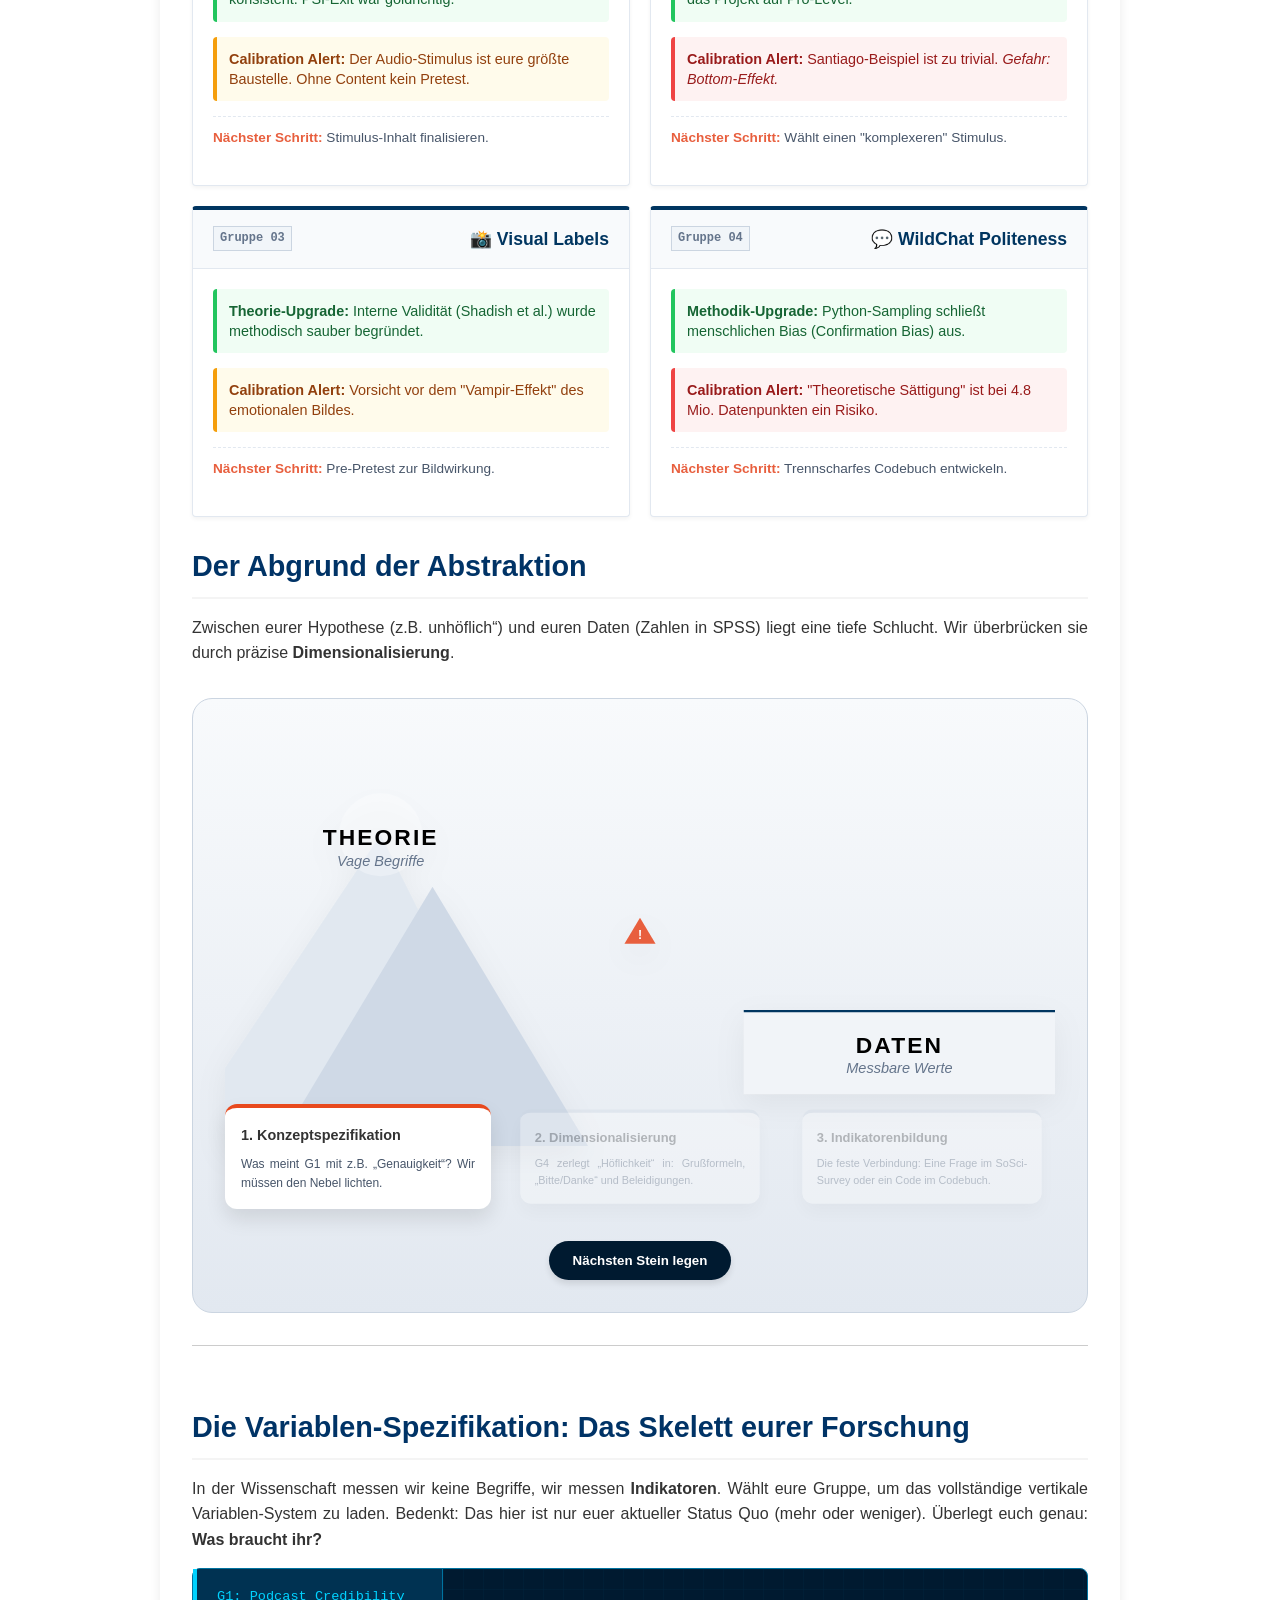
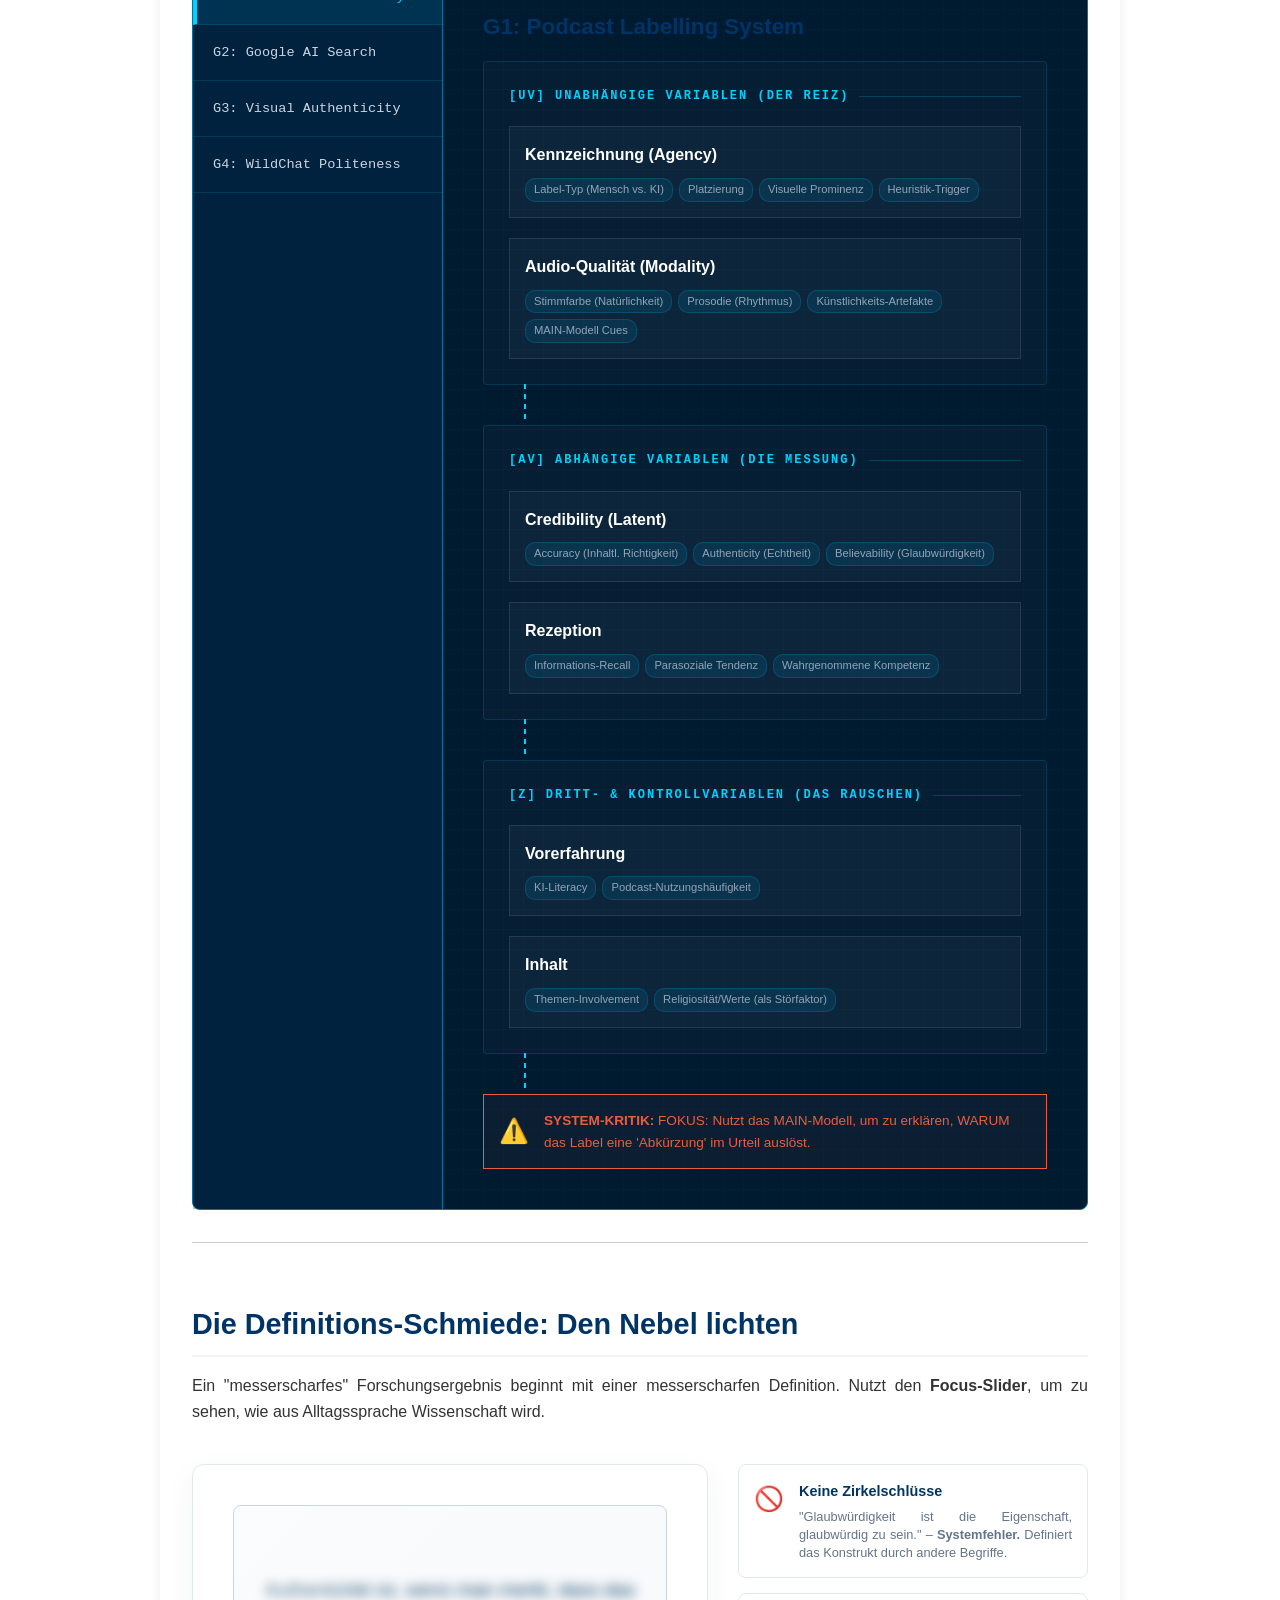
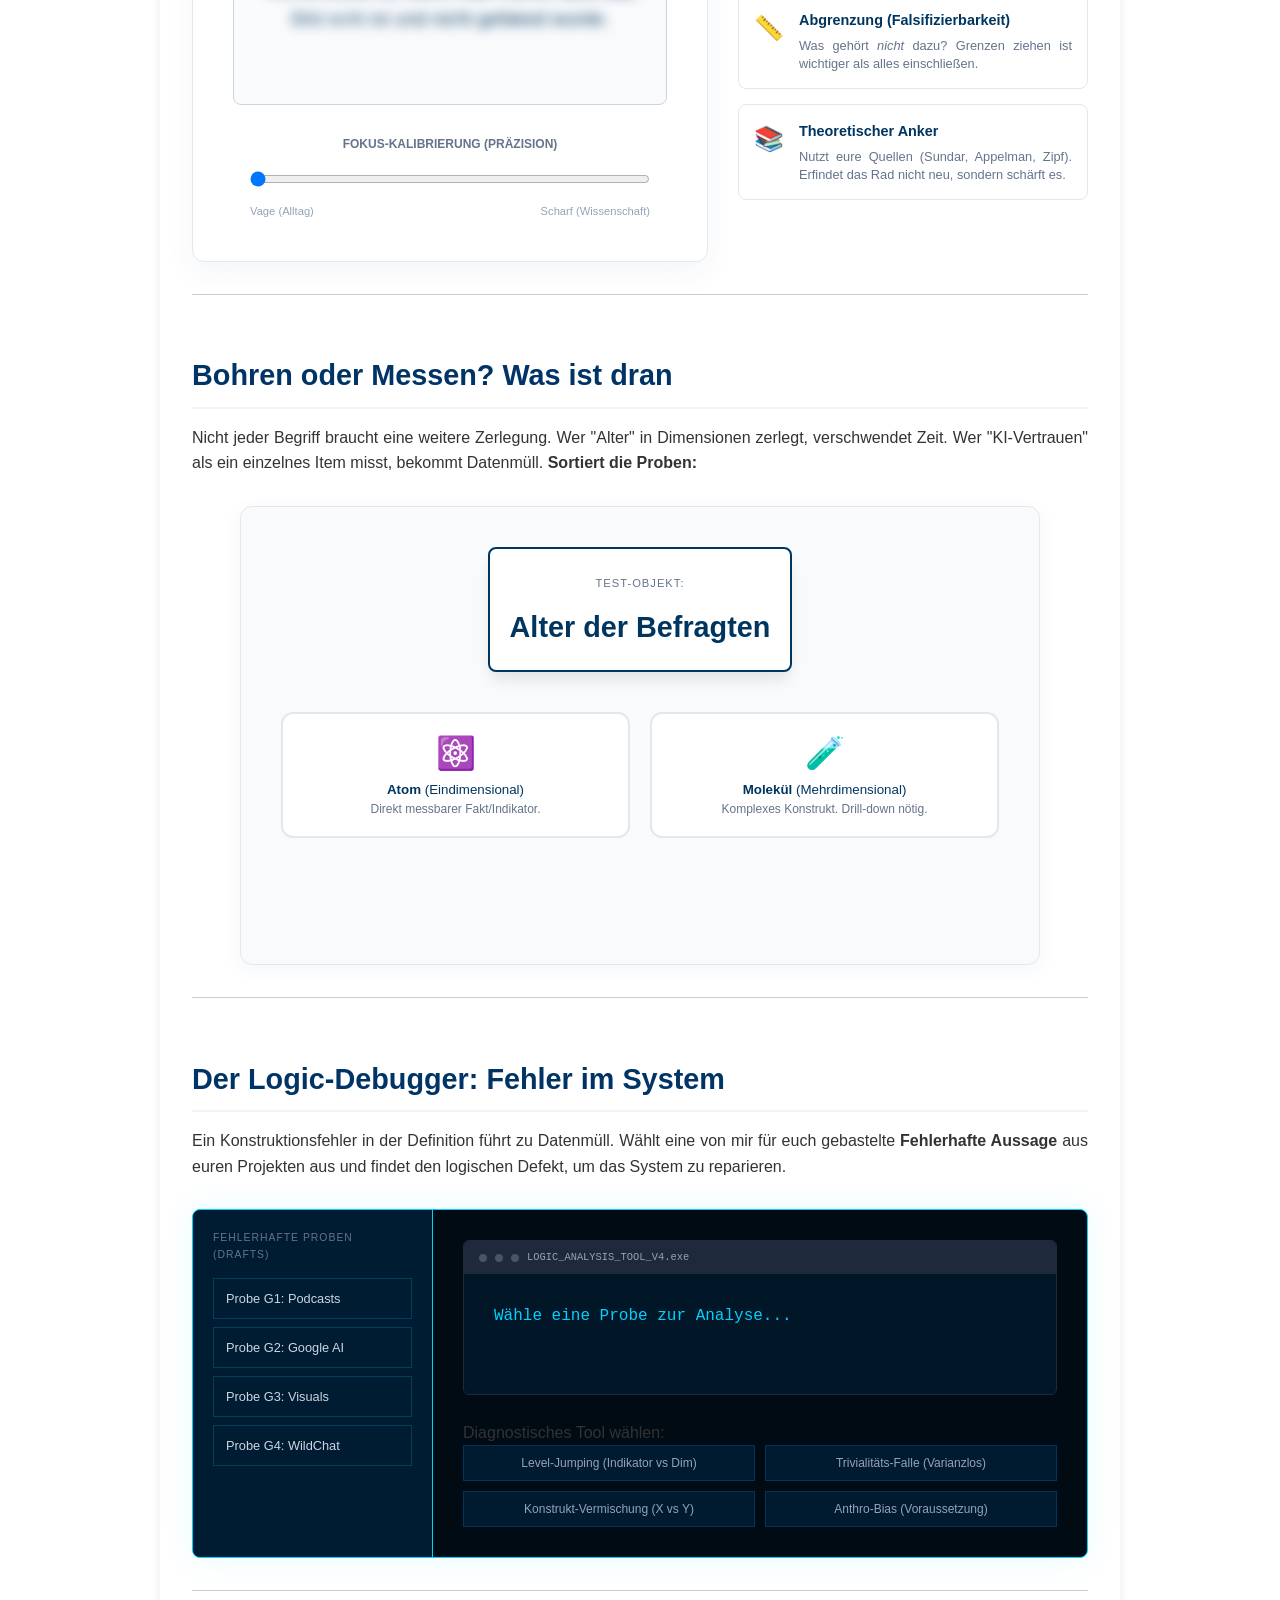
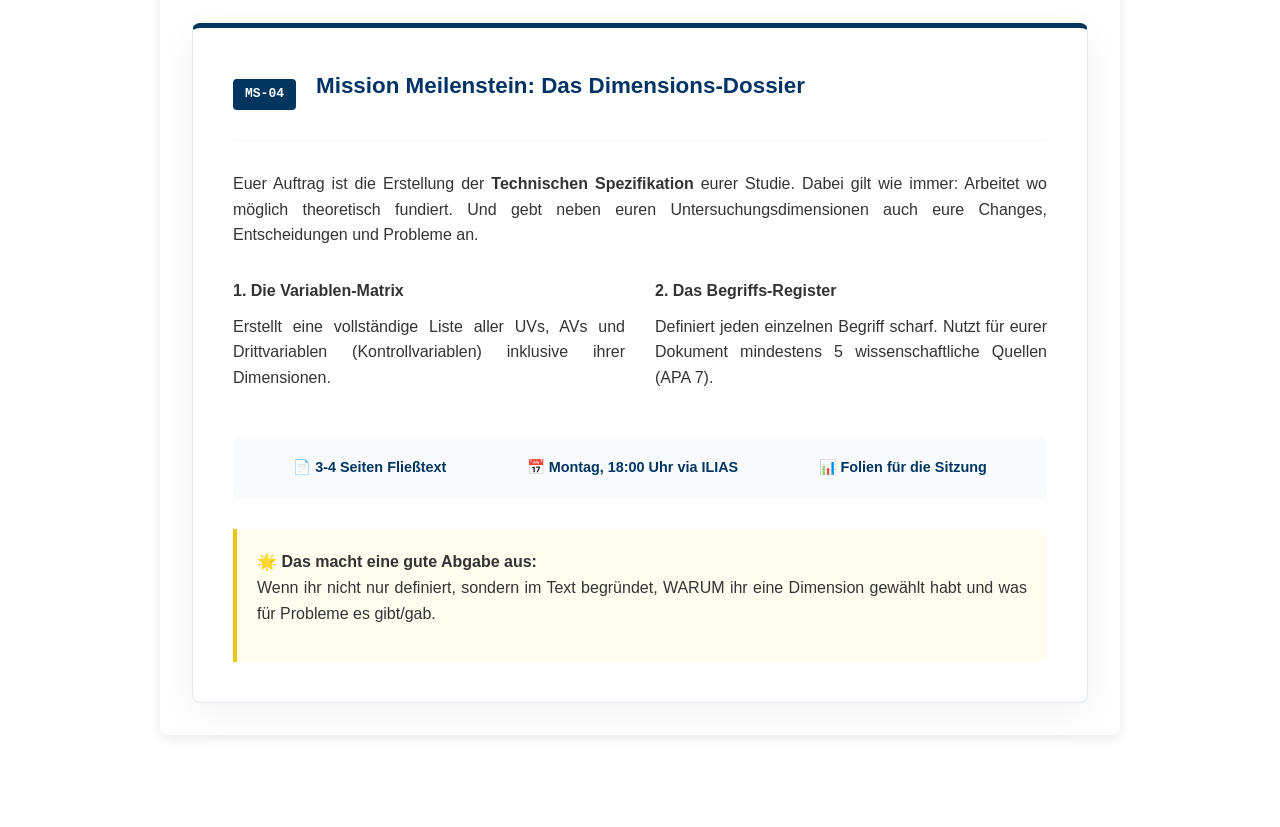
==== commit 17d83a7c: "session 4" ====
--- a/session4.html
+++ b/session4.html
@@ -6,13 +6,14 @@
     <meta name="viewport" content="width=device-width, initial-scale=1.0">
     <meta name="author" content="Andreas Reich">
     <title>Sitzung 4: Untersuchungsdimensionen – Methodenprojekt C</title>
-    
+
     <!-- Core Master Styles -->
     <link rel="stylesheet" href="style.css">
-    
+
     <!-- Import der Session 3 Styles (für Brücke, Lab, Radar etc.) -->
     <link rel="stylesheet" href="session3.css">
-    
+    <link rel="stylesheet" href="session4.css">
+
     <style>
         /* Spezifische Ergänzungen für Sitzung 4 (optional) */
         .mission-goal {
@@ -47,116 +48,455 @@
         </nav>
 
         <main>
-            <!-- SECTION 1: HERO (SITZUNGS-INTRO) -->
-            <section id="s4-hero" class="animated-on-scroll">
-                <div class="mission-goal">
-                    <h2>Das Ziel: Was messen wir eigentlich?</h2>
-                    <p>Nachdem wir in Sitzung 3 geklärt haben, <strong>wen</strong> wir untersuchen (Stichprobe), bestimmen wir heute, <strong>was genau</strong> wir beobachten. Wir zerlegen komplexe Ideen in messbare Dimensionen.</p>
+            <!-- SECTION 0: EYE-WATERING HERO -->
+            <section id="s4-hero-lab">
+                <div class="lab-grid-overlay"></div>
+                <div class="scanning-beam"></div>
+
+                <div class="hero-wrapper">
+                    <div class="mission-meta">
+                        <span class="step-indicator">Schritt 04</span>
+                        <span class="status-badge">Präzisions-Modus aktiv</span>
+                    </div>
+
+                    <div class="hero-main-content">
+                        <h1 class="glitch-text" data-text="Die Anatomie der Begriffe">Die Anatomie der Begriffe</h1>
+                        <p class="hero-lead">
+                            Wir verlassen den weiten Ozean der Stichproben und betreten das
+                            <span class="highlight-blur">Labor der Schärfe</span>.
+                            Heute zerlegen wir eure Visionen in messbare Atome.
+                        </p>
+                    </div>
+
+                    <div class="lab-progress-path">
+                        <div class="path-node completed"><span>👥</span><label>Stichprobe</label></div>
+                        <div class="path-connector active"></div>
+                        <div class="path-node current"><span>🔬</span><label>Dimensionen</label></div>
+                        <div class="path-connector"></div>
+                        <div class="path-node"><span>📐</span><label>Indikatoren</label></div>
+                    </div>
+                </div>
+
+                <div class="scroll-prompt">
+                    <div class="mouse"></div>
+                    <span>In den Abstraktions-Abgrund</span>
                 </div>
             </section>
 
             <hr>
 
-
-<!-- SEKTION 2: KORRESPONDENZ-BRIDGE -->
-<section id="s3-abstraction-abyss" class="animated-on-scroll">
+            <!-- SECTION 1: THE AUDIT TERMINAL -->
+            <section id="s4-audit-terminal" class="animated-on-scroll">
+                <div class="section-header">
+                    <span class="badge-expedition">Labor-Audit</span>
+                    <h2>Kalibrierung der Instrumente: Der Audit-Check</h2>
+                    <p>Vor dem Start der Feinplanung (Sitzung 4) müssen wir den Kurs basierend auf euren
+                        Stichprobenplänen korrigieren. Hier sind eure <strong>Audit-Ergebnisse</strong>:</p>
+                </div>
+
+                <div class="audit-grid">
+                    <!-- Group 1: Podcasts -->
+                    <div class="audit-card" id="audit-g1">
+                        <div class="audit-header">
+                            <span class="group-tag">Gruppe 01</span>
+                            <h3>🎙️ Podcast & Credibility</h3>
+                        </div>
+                        <div class="audit-body">
+                            <div class="status-box success">
+                                <strong>Theorie-Upgrade:</strong> Der Wechsel zum MAIN-Modell ist konsistent. PSI-Exit
+                                war goldrichtig.
+                            </div>
+                            <div class="status-box warning">
+                                <strong>Calibration Alert:</strong> Der Audio-Stimulus ist eure größte Baustelle. Ohne
+                                Content kein Pretest.
+                            </div>
+                            <p class="mission-instruction"><strong>Nächster Schritt:</strong> Stimulus-Inhalt
+                                finalisieren.</p>
+                        </div>
+                    </div>
+
+                    <!-- Group 2: Google AI -->
+                    <div class="audit-card" id="audit-g2">
+                        <div class="audit-header">
+                            <span class="group-tag">Gruppe 02</span>
+                            <h3>🔍 Google AI & Habit</h3>
+                        </div>
+                        <div class="audit-body">
+                            <div class="status-box success">
+                                <strong>Theorie-Upgrade:</strong> Habit-Perspektive (Allcott et al.) hebt das Projekt
+                                auf Pro-Level.
+                            </div>
+                            <div class="status-box danger">
+                                <strong>Calibration Alert:</strong> Santiago-Beispiel ist zu trivial. <em>Gefahr:
+                                    Bottom-Effekt.</em>
+                            </div>
+                            <p class="mission-instruction"><strong>Nächster Schritt:</strong> Wählt einen "komplexeren"
+                                Stimulus.</p>
+                        </div>
+                    </div>
+
+                    <!-- Group 3: Visuals -->
+                    <div class="audit-card" id="audit-g3">
+                        <div class="audit-header">
+                            <span class="group-tag">Gruppe 03</span>
+                            <h3>📸 Visual Labels</h3>
+                        </div>
+                        <div class="audit-body">
+                            <div class="status-box success">
+                                <strong>Theorie-Upgrade:</strong> Interne Validität (Shadish et al.) wurde methodisch
+                                sauber begründet.
+                            </div>
+                            <div class="status-box warning">
+                                <strong>Calibration Alert:</strong> Vorsicht vor dem "Vampir-Effekt" des emotionalen
+                                Bildes.
+                            </div>
+                            <p class="mission-instruction"><strong>Nächster Schritt:</strong> Pre-Pretest zur
+                                Bildwirkung.</p>
+                        </div>
+                    </div>
+
+                    <!-- Group 4: WildChat -->
+                    <div class="audit-card" id="audit-g4">
+                        <div class="audit-header">
+                            <span class="group-tag">Gruppe 04</span>
+                            <h3>💬 WildChat Politeness</h3>
+                        </div>
+                        <div class="audit-body">
+                            <div class="status-box success">
+                                <strong>Methodik-Upgrade:</strong> Python-Sampling schließt menschlichen Bias
+                                (Confirmation Bias) aus.
+                            </div>
+                            <div class="status-box danger">
+                                <strong>Calibration Alert:</strong> "Theoretische Sättigung" ist bei 4.8 Mio.
+                                Datenpunkten ein Risiko.
+                            </div>
+                            <p class="mission-instruction"><strong>Nächster Schritt:</strong> Trennscharfes Codebuch
+                                entwickeln.</p>
+                        </div>
+                    </div>
+                </div>
+            </section>
+
+
+
+            <!-- SEKTION 2: KORRESPONDENZ-BRIDGE -->
+            <section id="s3-abstraction-abyss" class="animated-on-scroll">
+                <div class="section-header">
+                    <span class="badge-expedition">Die Theorie-Lücke</span>
+                    <h2>Der Abgrund der Abstraktion</h2>
+                    <p>Zwischen eurer Hypothese (z.B. unhöflich“) und euren Daten (Zahlen in SPSS) liegt eine tiefe
+                        Schlucht. Wir überbrücken sie durch präzise <strong>Dimensionalisierung</strong>.</p>
+                </div>
+
+                <div class="abyss-container">
+                    <!-- SVG Szenerie -->
+                    <svg id="svg-abyss" viewBox="0 0 800 400" preserveAspectRatio="xMidYMid meet">
+                        <defs>
+                            <filter id="glow">
+                                <feGaussianBlur stdDeviation="2.5" result="coloredBlur" />
+                                <feMerge>
+                                    <feMergeNode in="coloredBlur" />
+                                    <feMergeNode in="SourceGraphic" />
+                                </feMerge>
+                            </filter>
+                        </defs>
+
+                        <!-- Linke Seite: Berg der Theorie -->
+                        <path d="M-50,400 L150,100 L300,400 Z" fill="#e1e8f0" />
+                        <path d="M50,400 L200,150 L350,400 Z" fill="#cfd9e6" />
+                        <circle cx="150" cy="100" r="40" fill="white" opacity="0.3" />
+                        <text x="150" y="110" class="svg-label-bold" text-anchor="middle">THEORIE</text>
+                        <text x="150" y="130" class="svg-sub-label" text-anchor="middle">Vage Begriffe</text>
+
+                        <!-- Rechte Seite: Tal der Daten -->
+                        <rect x="500" y="270" width="350" height="80" fill="#f1f4f8" />
+                        <path d="M500,270 L850,270" stroke="#003560" stroke-width="2" />
+                        <text x="650" y="310" class="svg-label-bold" text-anchor="middle">DATEN</text>
+                        <text x="650" y="330" class="svg-sub-label" text-anchor="middle">Messbare Werte</text>
+
+                        <!-- Die Brücke (wird per JS animiert) -->
+                        <g id="bridge-group">
+                            <line x1="250" y1="250" x2="550" y2="300" class="bridge-main-line" />
+                            <!-- Brückensegmente (Dimensionen) -->
+                            <rect x="280" y="250" width="60" height="10" class="bridge-plank" id="plank-1" />
+                            <rect x="360" y="260" width="60" height="10" class="bridge-plank" id="plank-2" />
+                            <rect x="440" y="270" width="60" height="10" class="bridge-plank" id="plank-3" />
+                        </g>
+
+                        <!-- Das Korrespondenzproblem Warning-Icon -->
+                        <g id="warning-icon" transform="translate(385, 180)">
+                            <path d="M15,0 L30,25 L0,25 Z" fill="#e85f3e" />
+                            <text x="15" y="20" fill="white" font-size="12" font-weight="bold"
+                                text-anchor="middle">!</text>
+                        </g>
+                    </svg>
+
+                    <div class="abyss-overlay">
+                        <div class="explainer-card active" id="explain-1">
+                            <h4>1. Konzeptspezifikation</h4>
+                            <p>Was meint G1 mit z.B. „Genauigkeit“? Wir müssen den Nebel lichten.</p>
+                        </div>
+                        <div class="explainer-card" id="explain-2">
+                            <h4>2. Dimensionalisierung</h4>
+                            <p>G4 zerlegt „Höflichkeit“ in: Grußformeln, „Bitte/Danke“ und Beleidigungen.</p>
+                        </div>
+                        <div class="explainer-card" id="explain-3">
+                            <h4>3. Indikatorenbildung</h4>
+                            <p>Die feste Verbindung: Eine Frage im SoSci-Survey oder ein Code im Codebuch.</p>
+                        </div>
+                    </div>
+
+                    <div class="abyss-controls">
+                        <button class="btn-expedition" id="btn-build-bridge">Nächsten Stein legen</button>
+                    </div>
+                </div>
+            </section>
+
+            <hr>
+
+            <!-- SECTION 3: THE VERTICAL VARIABLE SPECIFICATION -->
+            <section id="s4-variable-spec" class="animated-on-scroll">
+                <div class="section-header">
+                    <span class="badge-expedition">System-Analyse</span>
+                    <h2>Die Variablen-Spezifikation: Das Skelett eurer Forschung</h2>
+                    <p>In der Wissenschaft messen wir keine Begriffe, wir messen <strong>Indikatoren</strong>. Wählt
+                        eure Gruppe, um das vollständige vertikale Variablen-System zu laden. Bedenkt: Das hier ist nur
+                        euer aktueller Status Quo (mehr oder weniger). Überlegt euch genau: <strong>Was braucht
+                            ihr?</strong></p>
+                </div>
+
+                <div class="spec-workstation">
+                    <!-- Group Selector -->
+                    <div class="spec-nav">
+                        <button class="nav-item active" onclick="loadSpec('g1')">G1: Podcast Credibility</button>
+                        <button class="nav-item" onclick="loadSpec('g2')">G2: Google AI Search</button>
+                        <button class="nav-item" onclick="loadSpec('g3')">G3: Visual Authenticity</button>
+                        <button class="nav-item" onclick="loadSpec('g4')">G4: WildChat Politeness</button>
+                    </div>
+
+                    <!-- The Vertical Display -->
+                    <div class="spec-display">
+                        <div id="spec-target">
+                            <!-- Data injected vertically here -->
+                        </div>
+                    </div>
+                </div>
+            </section>
+
+            <!-- HIER KOMMT SEKTION 3 REIN (DIE KALIBRIERUNGS-STATION / DRILL-DOWN) -->
+            <!-- Kopiere das HTML von id="s3-variable-lab" hierher -->
+
+            <hr>
+
+            <!-- SECTION 4: THE DEFINITION FORGE -->
+            <section id="s4-definition-forge" class="animated-on-scroll">
+                <div class="section-header">
+                    <span class="badge-expedition">Begriffs-Schärfe</span>
+                    <h2>Die Definitions-Schmiede: Den Nebel lichten</h2>
+                    <p>Ein "messerscharfes" Forschungsergebnis beginnt mit einer messerscharfen Definition. Nutzt den
+                        <strong>Focus-Slider</strong>, um zu sehen, wie aus Alltagssprache Wissenschaft wird.</p>
+                </div>
+
+                <div class="forge-container">
+                    <!-- The Focusing Tool -->
+                    <div class="optics-station">
+                        <div class="lens-view">
+                            <div class="lens-frame">
+                                <div id="forge-text-display" class="forge-blur">
+                                    Authentizität ist, wenn man merkt, dass das Bild echt ist und nicht gefaked wurde.
+                                </div>
+                            </div>
+                            <div class="lens-glint"></div>
+                        </div>
+
+                        <div class="optics-controls">
+                            <label>Fokus-Kalibrierung (Präzision)</label>
+                            <input type="range" id="focus-slider" min="0" max="100" value="0">
+                            <div class="slider-labels">
+                                <span>Vage (Alltag)</span>
+                                <span>Scharf (Wissenschaft)</span>
+                            </div>
+                        </div>
+                    </div>
+
+                    <!-- The Rules of the Forge -->
+                    <div class="forge-rules">
+                        <div class="rule-card">
+                            <div class="rule-icon">🚫</div>
+                            <div class="rule-content">
+                                <h4>Keine Zirkelschlüsse</h4>
+                                <p>"Glaubwürdigkeit ist die Eigenschaft, glaubwürdig zu sein." –
+                                    <strong>Systemfehler.</strong> Definiert das Konstrukt durch andere Begriffe.</p>
+                            </div>
+                        </div>
+                        <div class="rule-card">
+                            <div class="rule-icon">📏</div>
+                            <div class="rule-content">
+                                <h4>Abgrenzung (Falsifizierbarkeit)</h4>
+                                <p>Was gehört <em>nicht</em> dazu? Grenzen ziehen ist wichtiger als alles einschließen.
+                                </p>
+                            </div>
+                        </div>
+                        <div class="rule-card">
+                            <div class="rule-icon">📚</div>
+                            <div class="rule-content">
+                                <h4>Theoretischer Anker</h4>
+                                <p>Nutzt eure Quellen (Sundar, Appelman, Zipf). Erfindet das Rad nicht neu, sondern
+                                    schärft es.</p>
+                            </div>
+                        </div>
+                    </div>
+                </div>
+            </section>
+
+                        <hr>
+
+           <!-- SECTION 4.5: THE COMPLEXITY SIZER -->
+<section id="s4-complexity-sizer" class="animated-on-scroll">
     <div class="section-header">
-        <span class="badge-expedition">Die Theorie-Lücke</span>
-        <h2>Der Abgrund der Abstraktion</h2>
-        <p>Zwischen eurer Hypothese (z.B. unhöflich“) und euren Daten (Zahlen in SPSS) liegt eine tiefe Schlucht. Wir überbrücken sie durch präzise <strong>Dimensionalisierung</strong>.</p>
+        <span class="badge-expedition">Struktur-Check</span>
+        <h2>Bohren oder Messen? Was ist dran</h2>
+        <p>Nicht jeder Begriff braucht eine weitere Zerlegung. Wer "Alter" in Dimensionen zerlegt, verschwendet Zeit. Wer "KI-Vertrauen" als ein einzelnes Item misst, bekommt Datenmüll. <strong>Sortiert die Proben:</strong></p>
     </div>
 
-    <div class="abyss-container">
-        <!-- SVG Szenerie -->
-        <svg id="svg-abyss" viewBox="0 0 800 400" preserveAspectRatio="xMidYMid meet">
-            <defs>
-                <filter id="glow">
-                    <feGaussianBlur stdDeviation="2.5" result="coloredBlur"/>
-                    <feMerge>
-                        <feMergeNode in="coloredBlur"/>
-                        <feMergeNode in="SourceGraphic"/>
-                    </feMerge>
-                </filter>
-            </defs>
-
-            <!-- Linke Seite: Berg der Theorie -->
-            <path d="M-50,400 L150,100 L300,400 Z" fill="#e1e8f0" />
-            <path d="M50,400 L200,150 L350,400 Z" fill="#cfd9e6" />
-            <circle cx="150" cy="100" r="40" fill="white" opacity="0.3" />
-            <text x="150" y="110" class="svg-label-bold" text-anchor="middle">THEORIE</text>
-            <text x="150" y="130" class="svg-sub-label" text-anchor="middle">Vage Begriffe</text>
-
-            <!-- Rechte Seite: Tal der Daten -->
-            <rect x="500" y="270" width="350" height="80" fill="#f1f4f8" />
-            <path d="M500,270 L850,270" stroke="#003560" stroke-width="2" />
-            <text x="650" y="310" class="svg-label-bold" text-anchor="middle">DATEN</text>
-            <text x="650" y="330" class="svg-sub-label" text-anchor="middle">Messbare Werte</text>
-
-            <!-- Die Brücke (wird per JS animiert) -->
-            <g id="bridge-group">
-                <line x1="250" y1="250" x2="550" y2="300" class="bridge-main-line" />
-                <!-- Brückensegmente (Dimensionen) -->
-                <rect x="280" y="250" width="60" height="10" class="bridge-plank" id="plank-1" />
-                <rect x="360" y="260" width="60" height="10" class="bridge-plank" id="plank-2" />
-                <rect x="440" y="270" width="60" height="10" class="bridge-plank" id="plank-3" />
-            </g>
-
-            <!-- Das Korrespondenzproblem Warning-Icon -->
-            <g id="warning-icon" transform="translate(385, 180)">
-                <path d="M15,0 L30,25 L0,25 Z" fill="#e85f3e" />
-                <text x="15" y="20" fill="white" font-size="12" font-weight="bold" text-anchor="middle">!</text>
-            </g>
-        </svg>
-
-        <div class="abyss-overlay">
-            <div class="explainer-card active" id="explain-1">
-                <h4>1. Konzeptspezifikation</h4>
-                <p>Was meint G1 mit z.B. „Genauigkeit“? Wir müssen den Nebel lichten.</p>
+    <div class="sizer-workstation">
+        <div class="sizer-display">
+            <div id="probe-card" class="probe-active">
+                <span class="probe-label">Test-Objekt:</span>
+                <h3 id="current-probe-name">Lade Probe...</h3>
             </div>
-            <div class="explainer-card" id="explain-2">
-                <h4>2. Dimensionalisierung</h4>
-                <p>G4 zerlegt „Höflichkeit“ in: Grußformeln, „Bitte/Danke“ und Beleidigungen.</p>
-            </div>
-            <div class="explainer-card" id="explain-3">
-                <h4>3. Indikatorenbildung</h4>
-                <p>Die feste Verbindung: Eine Frage im SoSci-Survey oder ein Code im Codebuch.</p>
+            
+            <div class="sizer-zones">
+                <button class="size-btn atom" onclick="checkSize('atom')">
+                    <div class="icon">⚛️</div>
+                    <div class="label"><strong>Atom</strong> (Eindimensional)</div>
+                    <div class="desc">Direkt messbarer Fakt/Indikator.</div>
+                </button>
+                
+                <button class="size-btn molecule" onclick="checkSize('molecule')">
+                    <div class="icon">🧪</div>
+                    <div class="label"><strong>Molekül</strong> (Mehrdimensional)</div>
+                    <div class="desc">Komplexes Konstrukt. Drill-down nötig.</div>
+                </button>
             </div>
         </div>
-        
-        <div class="abyss-controls">
-            <button class="btn-expedition" id="btn-build-bridge">Nächsten Stein legen</button>
+
+        <div id="sizer-feedback" class="sizer-feedback-hidden">
+            <div class="feedback-icon"></div>
+            <div class="feedback-text">
+                <h4 id="sizer-result-title"></h4>
+                <p id="sizer-result-desc"></p>
+            </div>
+            <button class="btn-expedition" id="next-sizer-btn" onclick="nextProbe()" style="display:none;">Nächste Probe</button>
+        </div>
+    </div>
+</section>             
+
+            <hr>
+
+<!-- SECTION 5: THE LOGIC DEBUGGER -->
+<section id="s4-logic-debugger" class="animated-on-scroll">
+    <div class="section-header">
+        <span class="badge-expedition">System-Diagnose</span>
+        <h2>Der Logic-Debugger: Fehler im System</h2>
+        <p>Ein Konstruktionsfehler in der Definition führt zu Datenmüll. Wählt eine von mir für euch gebastelte <strong>Fehlerhafte Aussage</strong> aus euren Projekten aus und findet den logischen Defekt, um das System zu reparieren.</p>
+    </div>
+
+    <div class="debugger-terminal">
+        <!-- Sidebar: The Probes -->
+        <div class="terminal-sidebar">
+            <div class="sidebar-label">Fehlerhafte Proben (Drafts)</div>
+            <button class="probe-btn" data-probe="g1">Probe G1: Podcasts</button>
+            <button class="probe-btn" data-probe="g2">Probe G2: Google AI</button>
+            <button class="probe-btn" data-probe="g3">Probe G3: Visuals</button>
+            <button class="probe-btn" data-probe="g4">Probe G4: WildChat</button>
+        </div>
+
+        <!-- Main Interface -->
+        <div class="terminal-main">
+            <div class="terminal-window">
+                <div class="window-header">
+                    <span class="dot"></span><span class="dot"></span><span class="dot"></span>
+                    <span class="window-title">LOGIC_ANALYSIS_TOOL_V4.exe</span>
+                </div>
+                <div class="window-content">
+                    <div id="debug-text-display">Wähle eine Probe zur Analyse...</div>
+                    <div id="error-highlight" class="hidden-highlight"></div>
+                </div>
+            </div>
+
+            <div class="diagnostic-controls">
+                <div class="control-label">Diagnostisches Tool wählen:</div>
+                <div class="control-grid">
+                    <button class="diag-btn" data-diag="level">Level-Jumping (Indikator vs Dim)</button>
+                    <button class="diag-btn" data-diag="trivial">Trivialitäts-Falle (Varianzlos)</button>
+                    <button class="diag-btn" data-diag="mix">Konstrukt-Vermischung (X vs Y)</button>
+                    <button class="diag-btn" data-diag="anthro">Anthro-Bias (Voraussetzung)</button>
+                </div>
+            </div>
+
+            <!-- Result Overlay -->
+            <div id="debugger-feedback" class="feedback-hidden">
+                <div class="feedback-header">
+                    <span class="alert-icon">⚠️</span>
+                    <h4 id="feedback-title">FEHLER ERKANNT</h4>
+                </div>
+                <div class="feedback-body">
+                    <p id="feedback-explanation"></p>
+                    <div class="correction-box">
+                        <strong>Korrektur-Protokoll:</strong>
+                        <p id="feedback-correction"></p>
+                    </div>
+                </div>
+            </div>
         </div>
     </div>
 </section>
-            
+
             <hr>
 
-            <!-- HIER KOMMT SEKTION 3 REIN (DIE KALIBRIERUNGS-STATION / DRILL-DOWN) -->
-            <!-- Kopiere das HTML von id="s3-variable-lab" hierher -->
-
-            <hr>
-
-            <!-- SECTION 4: GRUPPEN-SPEZIFISCHE VERTIEFUNG -->
-            <section id="s4-group-details" class="animated-on-scroll">
-                <div class="section-header">
-                    <h2>Missions-Briefing: Dimensionen eurer Projekte</h2>
-                    <p>Hier findet ihr die spezifischen Herausforderungen für eure Gruppen-Themen (recycled aus den alten Unterlagen).</p>
-                </div>
-                
-                <!-- TODO: Hier kannst du die group-guidance-boxen aus deiner alten Seite einfügen -->
-            </section>
-
-            <hr>
-
             <!-- SECTION 5: HOMEWORK (MEILENSTEIN 4) -->
-            <section id="s4-homework" class="animated-on-scroll">
-                <div class="mission-header">
-                    <span class="mission-badge">Meilenstein 04</span>
-                    <h2>Hausaufgabe: Das Dimensions-Dossier</h2>
-                    <p>Erstellt bis zur nächsten Sitzung die detaillierte Liste eurer Untersuchungsdimensionen und Definitionen.</p>
-                </div>
-                
-                <!-- TODO: Hier die Hausaufgaben-Details und die Checklist einfügen -->
+            <!-- SECTION 6: THE MISSION DOSSIER -->
+            <section id="s4-mission-milestone" class="animated-on-scroll">
+                <div class="mission-briefing-box">
+                    <div class="briefing-header">
+                        <div class="briefing-id">MS-04</div>
+                        <h3>Mission Meilenstein: Das Dimensions-Dossier</h3>
+                    </div>
+
+                    <div class="briefing-content">
+                        <p>Euer Auftrag ist die Erstellung der <strong>Technischen Spezifikation</strong> eurer Studie.
+                            Dabei gilt wie immer: Arbeitet wo möglich theoretisch fundiert. Und gebt neben euren Untersuchungsdimensionen auch eure Changes, Entscheidungen und Probleme an. </p>
+
+                        <div class="dossier-grid">
+                            <div class="dossier-task">
+                                <h4>1. Die Variablen-Matrix</h4>
+                                <p>Erstellt eine vollständige Liste aller UVs, AVs und Drittvariablen
+                                    (Kontrollvariablen) inklusive ihrer Dimensionen.</p>
+                            </div>
+                            <div class="dossier-task">
+                                <h4>2. Das Begriffs-Register</h4>
+                                <p>Definiert jeden einzelnen Begriff scharf. Nutzt für eurer Dokument mindestens 5 wissenschaftliche
+                                    Quellen (APA 7).</p>
+                            </div>
+                        </div>
+
+                        <div class="submission-specs">
+                            <div class="spec-item"><span>📄</span> 3-4 Seiten Fließtext</div>
+                            <div class="spec-item"><span>📅</span> Montag, 18:00 Uhr via ILIAS</div>
+                            <div class="spec-item"><span>📊</span> Folien für die Sitzung</div>
+                        </div>
+
+                        <div class="pro-tip-box">
+                            <strong>🌟 Das macht eine gute Abgabe aus:</strong>
+                            <p>Wenn ihr nicht nur definiert, sondern im Text begründet, WARUM ihr eine Dimension gewählt
+                                habt und was für Probleme es gibt/gab.</p>
+                        </div>
+                    </div>
+                </div>
+            </section>
+
+            <!-- TODO: Hier die Hausaufgaben-Details und die Checklist einfügen -->
             </section>
 
         </main>
@@ -168,7 +508,8 @@
 
     <!-- Import der Session 3 Logik (für Brückenbau & Lab-Interaktionen) -->
     <script src="session3.js" defer></script>
-    
+    <script src="session4.js" defer></script>
+
     <script>
         // Falls du in Sitzung 4 zusätzliche Logik brauchst, hier einfügen:
         console.log("Expedition Session 4: Anatomie-Modul geladen.");
--- a/session4.css
+++ b/session4.css
@@ -0,0 +1,1009 @@
+/* SICHERHEITS-FIX: Verhindert, dass Hero-Ebenen Klicks auf der restlichen Seite blockieren */
+.lab-grid-overlay, 
+.scanning-beam, 
+.chamber-bg-fx,
+.lab-grid-overlay::after {
+    pointer-events: none !important;
+}
+
+#s4-hero-lab {
+    pointer-events: none; /* Hero selbst fängt nichts ab... */
+}
+
+.hero-wrapper, .scroll-prompt, .nav-item, .probe-btn, .diag-btn, input[type="range"] {
+    pointer-events: auto !important; /* ...außer die echten interaktiven Elemente */
+}
+
+/* Debugger-Container Priorität */
+.debugger-terminal {
+    position: relative;
+    z-index: 100;
+}
+
+/* --- SECTION 1: AUDIT GRID --- */
+.audit-grid {
+    display: grid;
+    grid-template-columns: repeat(auto-fit, minmax(350px, 1fr));
+    gap: 20px;
+    margin-top: 30px;
+}
+
+.audit-card {
+    background: #ffffff;
+    border: 1px solid #e2e8f0;
+    border-top: 4px solid var(--s3-primary);
+    border-radius: 4px;
+    display: flex;
+    flex-direction: column;
+    box-shadow: 0 2px 4px rgba(0, 0, 0, 0.05);
+}
+
+.audit-header {
+    padding: 15px 20px;
+    background: #f8fafc;
+    border-bottom: 1px solid #e2e8f0;
+    display: flex;
+    justify-content: space-between;
+    align-items: center;
+}
+
+.group-tag {
+    font-family: 'Courier New', Courier, monospace;
+    font-size: 0.75rem;
+    font-weight: bold;
+    color: #64748b;
+    background: #f1f5f9;
+    padding: 2px 6px;
+    border: 1px solid #cbd5e1;
+}
+
+.audit-card h3 {
+    font-size: 1.1rem;
+    margin: 0;
+    border: none;
+    color: var(--s3-primary);
+}
+
+.audit-body {
+    padding: 20px;
+}
+
+.status-box {
+    padding: 12px;
+    border-radius: 4px;
+    font-size: 0.9rem;
+    margin-bottom: 15px;
+    line-height: 1.4;
+}
+
+.status-box.success {
+    background-color: #f0fdf4;
+    border-left: 4px solid #22c55e;
+    color: #166534;
+}
+
+.status-box.warning {
+    background-color: #fffbeb;
+    border-left: 4px solid #f59e0b;
+    color: #92400e;
+}
+
+.status-box.danger {
+    background-color: #fef2f2;
+    border-left: 4px solid #ef4444;
+    color: #991b1b;
+}
+
+.mission-instruction {
+    font-size: 0.85rem;
+    color: #475569;
+    padding-top: 10px;
+    border-top: 1px dashed #e2e8f0;
+}
+
+.mission-instruction strong {
+    color: var(--s3-accent);
+}
+
+/* --- S4 HERO: LABORATORY OF PRECISION --- */
+#s4-hero-lab {
+    position: relative;
+    height: 85vh;
+    min-height: 600px;
+    background: radial-gradient(circle at center, #003560 0%, #001a30 100%);
+    display: flex;
+    align-items: center;
+    justify-content: center;
+    overflow: hidden;
+    color: white;
+}
+
+/* Dynamic Grid Background */
+.lab-grid-overlay {
+    position: absolute;
+    inset: 0;
+    background-image:
+        linear-gradient(rgba(0, 115, 160, 0.1) 1px, transparent 1px),
+        linear-gradient(90deg, rgba(0, 115, 160, 0.1) 1px, transparent 1px);
+    background-size: 50px 50px;
+    mask-image: radial-gradient(circle, black, transparent 80%);
+}
+
+/* Scanning Beam Animation */
+.scanning-beam {
+    position: absolute;
+    top: 0;
+    left: -100%;
+    width: 50%;
+    height: 100%;
+    background: linear-gradient(90deg, transparent, rgba(0, 115, 160, 0.2), transparent);
+    transform: skewX(-20deg);
+    animation: scan 6s infinite linear;
+}
+
+@keyframes scan {
+    0% {
+        left: -100%;
+    }
+
+    100% {
+        left: 200%;
+    }
+}
+
+.hero-wrapper {
+    position: relative;
+    z-index: 10;
+    max-width: 900px;
+    text-align: center;
+    padding: 0 2rem;
+}
+
+/* Mission Indicators */
+.mission-meta {
+    display: flex;
+    justify-content: center;
+    gap: 1rem;
+    margin-bottom: 2rem;
+}
+
+.step-indicator {
+    background: var(--s3-accent);
+    padding: 4px 12px;
+    font-family: monospace;
+    font-weight: bold;
+    border-radius: 4px;
+    letter-spacing: 2px;
+}
+
+.status-badge {
+    border: 1px solid rgba(0, 115, 160, 0.5);
+    padding: 4px 12px;
+    border-radius: 4px;
+    font-size: 0.8rem;
+    text-transform: uppercase;
+    backdrop-filter: blur(5px);
+}
+
+/* Typography */
+#s4-hero-lab h1 {
+    font-size: clamp(2.5rem, 6vw, 4.5rem);
+    line-height: 1.1;
+    margin-bottom: 1.5rem;
+    border: none;
+    /* Reset master style */
+    color: white;
+    text-shadow: 0 0 20px rgba(0, 115, 160, 0.5);
+}
+
+.hero-lead {
+    font-size: 1.25rem;
+    max-width: 700px;
+    margin: 0 auto 3rem;
+    color: #cbd5e1;
+    line-height: 1.6;
+}
+
+/* Focusing Effect for the "Sugar" */
+.highlight-blur {
+    color: var(--s3-secondary);
+    font-weight: bold;
+    filter: blur(4px);
+    transition: filter 1s ease;
+    cursor: default;
+}
+
+#s4-hero-lab:hover .highlight-blur {
+    filter: blur(0);
+}
+
+/* Progress Path Visual */
+.lab-progress-path {
+    display: flex;
+    align-items: center;
+    justify-content: center;
+    gap: 1rem;
+}
+
+.path-node {
+    display: flex;
+    flex-direction: column;
+    align-items: center;
+    gap: 8px;
+    opacity: 0.4;
+}
+
+.path-node.completed,
+.path-node.current {
+    opacity: 1;
+}
+
+.path-node span {
+    width: 40px;
+    height: 40px;
+    background: rgba(255, 255, 255, 0.1);
+    border-radius: 50%;
+    display: flex;
+    align-items: center;
+    justify-content: center;
+    font-size: 1.2rem;
+    border: 1px solid rgba(255, 255, 255, 0.2);
+}
+
+.path-node.current span {
+    background: var(--s3-secondary);
+    box-shadow: 0 0 20px var(--s3-secondary);
+    border: none;
+}
+
+.path-node label {
+    font-size: 0.7rem;
+    text-transform: uppercase;
+    letter-spacing: 1px;
+}
+
+.path-connector {
+    width: 60px;
+    height: 2px;
+    background: rgba(255, 255, 255, 0.1);
+}
+
+.path-connector.active {
+    background: linear-gradient(90deg, var(--s3-secondary), transparent);
+}
+
+/* Scroll Mouse Icon */
+.scroll-prompt {
+    position: absolute;
+    bottom: 2rem;
+    display: flex;
+    flex-direction: column;
+    align-items: center;
+    gap: 10px;
+    font-size: 0.7rem;
+    opacity: 0.6;
+    text-transform: uppercase;
+    letter-spacing: 2px;
+}
+
+.mouse {
+    width: 20px;
+    height: 35px;
+    border: 2px solid white;
+    border-radius: 10px;
+    position: relative;
+}
+
+.mouse::after {
+    content: "";
+    width: 4px;
+    height: 8px;
+    background: white;
+    position: absolute;
+    left: 50%;
+    top: 5px;
+    transform: translateX(-50%);
+    border-radius: 2px;
+    animation: scroll 2s infinite;
+}
+
+@keyframes scroll {
+    0% {
+        opacity: 1;
+        transform: translate(-50%, 0);
+    }
+
+    100% {
+        opacity: 0;
+        transform: translate(-50%, 15px);
+    }
+}
+
+/* --- SECTION 3: VERTICAL SPECIFICATION --- */
+.spec-workstation {
+    display: grid;
+    grid-template-columns: 250px 1fr;
+    gap: 0;
+    background: #001a30;
+    border: 1px solid #0073a0;
+    border-radius: 8px;
+    min-height: 700px;
+}
+
+.spec-nav {
+    background: rgba(0, 53, 96, 0.3);
+    border-right: 1px solid #0073a0;
+    display: flex;
+    flex-direction: column;
+}
+
+/* Master Display Area */
+.spec-display {
+    padding: 40px;
+    background-image: linear-gradient(rgba(0, 115, 160, 0.05) 1px, transparent 1px),
+        linear-gradient(90deg, rgba(0, 115, 160, 0.05) 1px, transparent 1px);
+    background-size: 20px 20px;
+}
+
+/* Vertical Block Logic */
+.spec-block {
+    position: relative;
+    background: rgba(255, 255, 255, 0.02);
+    border: 1px solid rgba(0, 115, 160, 0.3);
+    padding: 25px;
+    margin-bottom: 40px;
+    border-radius: 4px;
+}
+
+/* Visual Connector Line */
+.spec-block:not(:last-child)::after {
+    content: "";
+    position: absolute;
+    bottom: -40px;
+    left: 40px;
+    width: 2px;
+    height: 40px;
+    background: repeating-linear-gradient(to bottom, #00d2ff, #00d2ff 5px, transparent 5px, transparent 10px);
+}
+
+.spec-block h4 {
+    color: #00d2ff;
+    font-family: monospace;
+    font-size: 0.75rem;
+    text-transform: uppercase;
+    letter-spacing: 2px;
+    margin-bottom: 20px;
+    display: flex;
+    align-items: center;
+    gap: 10px;
+}
+
+.spec-block h4::after {
+    content: "";
+    flex-grow: 1;
+    height: 1px;
+    background: rgba(0, 210, 255, 0.2);
+}
+
+/* Variable Items */
+.spec-var-list {
+    display: grid;
+    grid-template-columns: repeat(auto-fill, minmax(280px, 1fr));
+    gap: 20px;
+}
+
+.spec-var-card {
+    background: rgba(255, 255, 255, 0.03);
+    border: 1px solid rgba(255, 255, 255, 0.1);
+    padding: 15px;
+}
+
+.spec-var-card .var-title {
+    font-weight: bold;
+    color: white;
+    font-size: 1rem;
+    margin-bottom: 10px;
+    display: block;
+}
+
+.spec-var-card .dim-badge-list {
+    display: flex;
+    flex-wrap: wrap;
+    gap: 6px;
+}
+
+.dim-badge {
+    font-size: 0.7rem;
+    background: rgba(0, 115, 160, 0.2);
+    color: #94a3b8;
+    padding: 2px 8px;
+    border-radius: 10px;
+    border: 1px solid rgba(0, 115, 160, 0.4);
+}
+
+/* System Alert Styling */
+.system-alert-block {
+    border: 1px solid var(--s3-accent);
+    background: rgba(232, 95, 62, 0.05);
+    padding: 15px;
+    color: var(--s3-accent);
+    font-size: 0.85rem;
+    margin-top: 20px;
+    display: flex;
+    gap: 15px;
+    align-items: center;
+}
+
+
+.nav-item {
+    background: transparent;
+    border: none;
+    border-bottom: 1px solid rgba(0, 115, 160, 0.3);
+    color: #cbd5e1;
+    padding: 20px;
+    text-align: left;
+    cursor: pointer;
+    font-family: 'Courier New', Courier, monospace;
+    font-size: 0.85rem;
+    transition: all 0.2s ease;
+}
+
+.nav-item.active {
+    background: rgba(0, 115, 160, 0.2);
+    color: #00d2ff;
+    border-left: 4px solid #00d2ff;
+}
+
+/* --- SECTION 4: DEFINITION FORGE --- */
+.forge-container {
+    display: grid;
+    grid-template-columns: 1fr 350px;
+    gap: 30px;
+    margin-top: 40px;
+}
+
+.optics-station {
+    background: #ffffff;
+    border: 1px solid #e2e8f0;
+    border-radius: 12px;
+    padding: 40px;
+    display: flex;
+    flex-direction: column;
+    align-items: center;
+    box-shadow: 0 10px 30px rgba(0, 53, 96, 0.05);
+}
+
+.lens-view {
+    position: relative;
+    width: 100%;
+    max-width: 500px;
+    height: 200px;
+    background: #f8fafc;
+    border-radius: 8px;
+    display: flex;
+    align-items: center;
+    justify-content: center;
+    overflow: hidden;
+    margin-bottom: 30px;
+    border: 1px solid #cbd5e1;
+}
+
+#forge-text-display {
+    padding: 30px;
+    text-align: center;
+    font-size: 1.2rem;
+    color: var(--s3-primary);
+    transition: filter 0.3s ease, color 0.3s ease;
+    line-height: 1.5;
+}
+
+.forge-blur {
+    filter: blur(6px);
+    color: #94a3b8;
+}
+
+.lens-glint {
+    position: absolute;
+    top: 0;
+    left: 0;
+    width: 100%;
+    height: 100%;
+    background: linear-gradient(135deg, rgba(255, 255, 255, 0.4) 0%, transparent 50%);
+    pointer-events: none;
+}
+
+/* Slider Styling */
+.optics-controls {
+    width: 100%;
+    max-width: 400px;
+}
+
+.optics-controls label {
+    display: block;
+    font-size: 0.75rem;
+    font-weight: bold;
+    text-transform: uppercase;
+    color: #64748b;
+    margin-bottom: 15px;
+    text-align: center;
+}
+
+#focus-slider {
+    width: 100%;
+    cursor: pointer;
+    accent-color: var(--s3-secondary);
+}
+
+.slider-labels {
+    display: flex;
+    justify-content: space-between;
+    font-size: 0.7rem;
+    color: #94a3b8;
+    margin-top: 8px;
+}
+
+/* Rule Cards */
+.forge-rules {
+    display: flex;
+    flex-direction: column;
+    gap: 15px;
+}
+
+.rule-card {
+    display: flex;
+    gap: 15px;
+    background: white;
+    padding: 15px;
+    border: 1px solid #e2e8f0;
+    border-radius: 8px;
+    transition: transform 0.2s ease;
+}
+
+.rule-card:hover {
+    transform: translateX(5px);
+}
+
+.rule-icon {
+    font-size: 1.5rem;
+}
+
+.rule-card h4 {
+    margin: 0 0 5px 0;
+    font-size: 0.9rem;
+    color: var(--s3-primary);
+    border: none;
+}
+
+.rule-card p {
+    font-size: 0.8rem;
+    margin: 0;
+    color: #64748b;
+    line-height: 1.4;
+}
+
+/* --- SECTION 5: PITFALL SCANNER --- */
+.scanner-workstation {
+    display: grid;
+    grid-template-columns: 1fr 300px;
+    gap: 20px;
+    background: #001a30;
+    padding: 30px;
+    border-radius: 8px;
+    border: 1px solid var(--s3-secondary);
+}
+
+.scanner-display {
+    position: relative;
+    background: #000b14;
+    height: 250px;
+    border-radius: 4px;
+    display: flex;
+    flex-direction: column;
+    align-items: center;
+    justify-content: center;
+    padding: 40px;
+    overflow: hidden;
+    border: 1px solid rgba(0, 210, 255, 0.2);
+}
+
+.scan-line {
+    position: absolute;
+    top: 0;
+    left: 0;
+    width: 100%;
+    height: 4px;
+    background: var(--s3-secondary);
+    box-shadow: 0 0 15px var(--s3-secondary);
+    opacity: 0.5;
+    animation: scanVertical 4s infinite ease-in-out;
+}
+
+@keyframes scanVertical {
+
+    0%,
+    100% {
+        top: 0;
+    }
+
+    50% {
+        top: 100%;
+    }
+}
+
+#active-error-text {
+    font-family: 'Courier New', Courier, monospace;
+    color: #00d2ff;
+    font-size: 1.1rem;
+    text-align: center;
+    z-index: 2;
+}
+
+#diagnostic-overlay {
+    position: absolute;
+    bottom: 20px;
+    left: 20px;
+    right: 20px;
+    background: rgba(232, 95, 62, 0.9);
+    color: white;
+    padding: 15px;
+    border-radius: 4px;
+    transform: translateY(20px);
+    opacity: 0;
+    transition: all 0.3s ease;
+}
+
+#diagnostic-overlay.visible {
+    transform: translateY(0);
+    opacity: 1;
+}
+
+.error-tag {
+    font-weight: bold;
+    font-size: 0.7rem;
+    text-transform: uppercase;
+    margin-bottom: 5px;
+    background: white;
+    color: var(--s3-accent);
+    display: inline-block;
+    padding: 2px 6px;
+}
+
+.test-objects {
+    display: flex;
+    flex-direction: column;
+    gap: 10px;
+}
+
+.test-btn {
+    background: rgba(255, 255, 255, 0.05);
+    border: 1px solid rgba(0, 210, 255, 0.3);
+    color: #cbd5e1;
+    padding: 15px;
+    text-align: left;
+    cursor: pointer;
+    transition: all 0.2s ease;
+}
+
+.test-btn:hover {
+    background: rgba(0, 210, 255, 0.1);
+}
+
+.test-btn.active {
+    border-color: var(--s3-accent);
+    background: rgba(232, 95, 62, 0.1);
+    color: white;
+}
+
+/* --- SECTION 6: MISSION BRIEFING --- */
+.mission-briefing-box {
+    background: white;
+    border: 1px solid #e2e8f0;
+    border-top: 5px solid var(--s3-primary);
+    border-radius: 8px;
+    padding: 40px;
+    box-shadow: 0 10px 40px rgba(0, 0, 0, 0.05);
+}
+
+.briefing-header {
+    display: flex;
+    align-items: center;
+    gap: 20px;
+    margin-bottom: 30px;
+    border-bottom: 1px solid #f1f5f9;
+    padding-bottom: 20px;
+}
+
+.briefing-id {
+    background: var(--s3-primary);
+    color: white;
+    font-family: monospace;
+    padding: 5px 12px;
+    border-radius: 4px;
+    font-weight: bold;
+}
+
+.dossier-grid {
+    display: grid;
+    grid-template-columns: 1fr 1fr;
+    gap: 30px;
+    margin: 30px 0;
+}
+
+.dossier-task h4 {
+    color: var(--s3-secondary);
+    border: none;
+    margin-bottom: 10px;
+}
+
+.submission-specs {
+    display: flex;
+    justify-content: space-around;
+    background: #f8fafc;
+    padding: 20px;
+    border-radius: 8px;
+    margin-top: 30px;
+}
+
+.spec-item {
+    font-weight: bold;
+    color: var(--s3-primary);
+    font-size: 0.9rem;
+}
+
+.pro-tip-box {
+    margin-top: 30px;
+    padding: 20px;
+    background: #fffdf0;
+    border-left: 4px solid #f1c40f;
+    border-radius: 0 4px 4px 0;
+}
+
+/* --- SECTION 5: LOGIC DEBUGGER TERMINAL --- */
+.debugger-terminal {
+    display: grid;
+    grid-template-columns: 240px 1fr;
+    gap: 0;
+    background: #000b14;
+    border: 1px solid #00d2ff;
+    border-radius: 8px;
+    overflow: hidden;
+    margin-top: 30px;
+    box-shadow: 0 0 30px rgba(0, 210, 255, 0.1);
+}
+
+.terminal-sidebar {
+    background: rgba(0, 53, 96, 0.4);
+    border-right: 1px solid #00d2ff;
+    padding: 20px;
+}
+
+.sidebar-label {
+    font-size: 0.65rem;
+    text-transform: uppercase;
+    color: #64748b;
+    margin-bottom: 15px;
+    letter-spacing: 1px;
+}
+
+.probe-btn {
+    width: 100%;
+    background: transparent;
+    border: 1px solid rgba(0, 210, 255, 0.2);
+    color: #cbd5e1;
+    padding: 12px;
+    text-align: left;
+    font-size: 0.8rem;
+    margin-bottom: 8px;
+    cursor: pointer;
+    transition: all 0.2s;
+}
+
+.probe-btn.active {
+    background: rgba(0, 210, 255, 0.1);
+    border-color: #00d2ff;
+    color: #00d2ff;
+}
+
+/* Terminal Window */
+.terminal-main {
+    padding: 30px;
+    display: flex;
+    flex-direction: column;
+    gap: 25px;
+}
+
+.terminal-window {
+    background: #011627;
+    border-radius: 6px;
+    border: 1px solid #1e293b;
+    overflow: hidden;
+}
+
+.window-header {
+    background: #1e293b;
+    padding: 8px 15px;
+    display: flex;
+    align-items: center;
+    gap: 8px;
+}
+
+.window-header .dot { width: 8px; height: 8px; border-radius: 50%; background: #475569; }
+.window-title { font-size: 0.65rem; color: #94a3b8; font-family: monospace; }
+
+.window-content {
+    padding: 30px;
+    min-height: 120px;
+    font-family: 'Courier New', Courier, monospace;
+    color: #00d2ff;
+    line-height: 1.6;
+    position: relative;
+}
+
+.hidden-highlight {
+    position: absolute;
+    background: rgba(232, 95, 62, 0.2);
+    border-bottom: 2px solid var(--s3-accent);
+    pointer-events: none;
+    display: none;
+}
+
+/* Diagnostic Buttons */
+.control-grid {
+    display: grid;
+    grid-template-columns: 1fr 1fr;
+    gap: 10px;
+}
+
+.diag-btn {
+    background: #001a30;
+    border: 1px solid #003560;
+    color: #94a3b8;
+    padding: 10px;
+    font-size: 0.75rem;
+    cursor: pointer;
+    transition: all 0.2s;
+}
+
+.diag-btn:hover { border-color: #00d2ff; color: white; }
+.diag-btn.correct { background: rgba(34, 197, 94, 0.1); border-color: #22c55e; color: #22c55e; }
+.diag-btn.wrong { background: rgba(239, 68, 68, 0.1); border-color: #ef4444; color: #ef4444; }
+
+/* Feedback Box */
+#debugger-feedback {
+    background: rgba(255, 255, 255, 0.03);
+    border: 1px solid rgba(0, 210, 255, 0.2);
+    padding: 20px;
+    border-radius: 4px;
+    display: none;
+    color: rgb(230, 230, 230);
+}
+
+#debugger-feedback.visible { display: block; animation: fadeInUp 0.3s forwards; }
+
+.correction-box {
+    margin-top: 15px;
+    padding: 10px;
+    background: rgba(34, 197, 94, 0.05);
+    border-left: 3px solid #22c55e;
+    font-size: 0.85rem;
+}
+
+/* --- DEBUGGER FIXES --- */
+#s4-logic-debugger {
+    position: relative;
+    z-index: 50; /* Ensure it stays above Hero parallax layers */
+}
+
+.debugger-terminal {
+    pointer-events: all; /* Force interactivity */
+    user-select: none;
+}
+
+.terminal-sidebar, .terminal-main {
+    z-index: 60;
+}
+
+.probe-btn, .diag-btn {
+    pointer-events: auto; /* Ensure buttons are clickable */
+    position: relative;
+    z-index: 70;
+}
+
+/* Add a hover effect to buttons to prove they are alive */
+.probe-btn:hover {
+    background: rgba(0, 210, 255, 0.05);
+    box-shadow: inset 0 0 10px rgba(0, 210, 255, 0.1);
+}
+
+.diag-btn:active {
+    transform: scale(0.98);
+}
+
+/* --- SECTION 4.5: COMPLEXITY SIZER --- */
+.sizer-workstation {
+    background: #f8fafc;
+    border: 1px solid #e2e8f0;
+    border-radius: 12px;
+    padding: 40px;
+    max-width: 800px;
+    margin: 30px auto;
+    box-shadow: 0 4px 20px rgba(0, 53, 96, 0.05);
+}
+
+.sizer-display {
+    text-align: center;
+    margin-bottom: 30px;
+}
+
+#probe-card {
+    background: white;
+    border: 2px solid #003560;
+    padding: 20px;
+    border-radius: 8px;
+    display: inline-block;
+    min-width: 300px;
+    margin-bottom: 40px;
+    box-shadow: 0 10px 15px -3px rgba(0, 0, 0, 0.1);
+    transition: transform 0.3s cubic-bezier(0.175, 0.885, 0.32, 1.275);
+}
+
+.probe-label {
+    font-size: 0.7rem;
+    text-transform: uppercase;
+    color: #64748b;
+    letter-spacing: 1px;
+}
+
+#probe-card h3 {
+    margin: 10px 0 0 0;
+    color: #003560;
+    font-size: 1.8rem;
+    border: none;
+}
+
+.sizer-zones {
+    display: grid;
+    grid-template-columns: 1fr 1fr;
+    gap: 20px;
+}
+
+.size-btn {
+    background: white;
+    border: 2px solid #e2e8f0;
+    padding: 20px;
+    border-radius: 12px;
+    cursor: pointer;
+    transition: all 0.2s ease;
+    text-align: center;
+}
+
+.size-btn .icon { font-size: 2rem; margin-bottom: 10px; }
+.size-btn .label { color: #003560; margin-bottom: 5px; }
+.size-btn .desc { font-size: 0.75rem; color: #64748b; }
+
+.size-btn.atom:hover { border-color: #34d399; background: #ecfdf5; }
+.size-btn.molecule:hover { border-color: #60a5fa; background: #eff6ff; }
+
+/* Feedback Styles */
+#sizer-feedback {
+    margin-top: 20px;
+    padding: 20px;
+    border-radius: 8px;
+    display: flex;
+    align-items: center;
+    gap: 20px;
+    transform: translateY(10px);
+    opacity: 0;
+    transition: all 0.3s ease;
+}
+
+#sizer-feedback.visible { opacity: 1; transform: translateY(0); }
+
+#sizer-feedback.correct { background: #dcfce7; border: 1px solid #22c55e; color: #166534; }
+#sizer-feedback.wrong { background: #fee2e2; border: 1px solid #ef4444; color: #991b1b; }
+
+.feedback-icon { font-size: 2rem; }
+
+.btn-expedition{
+    background-color: #001a30;
+}
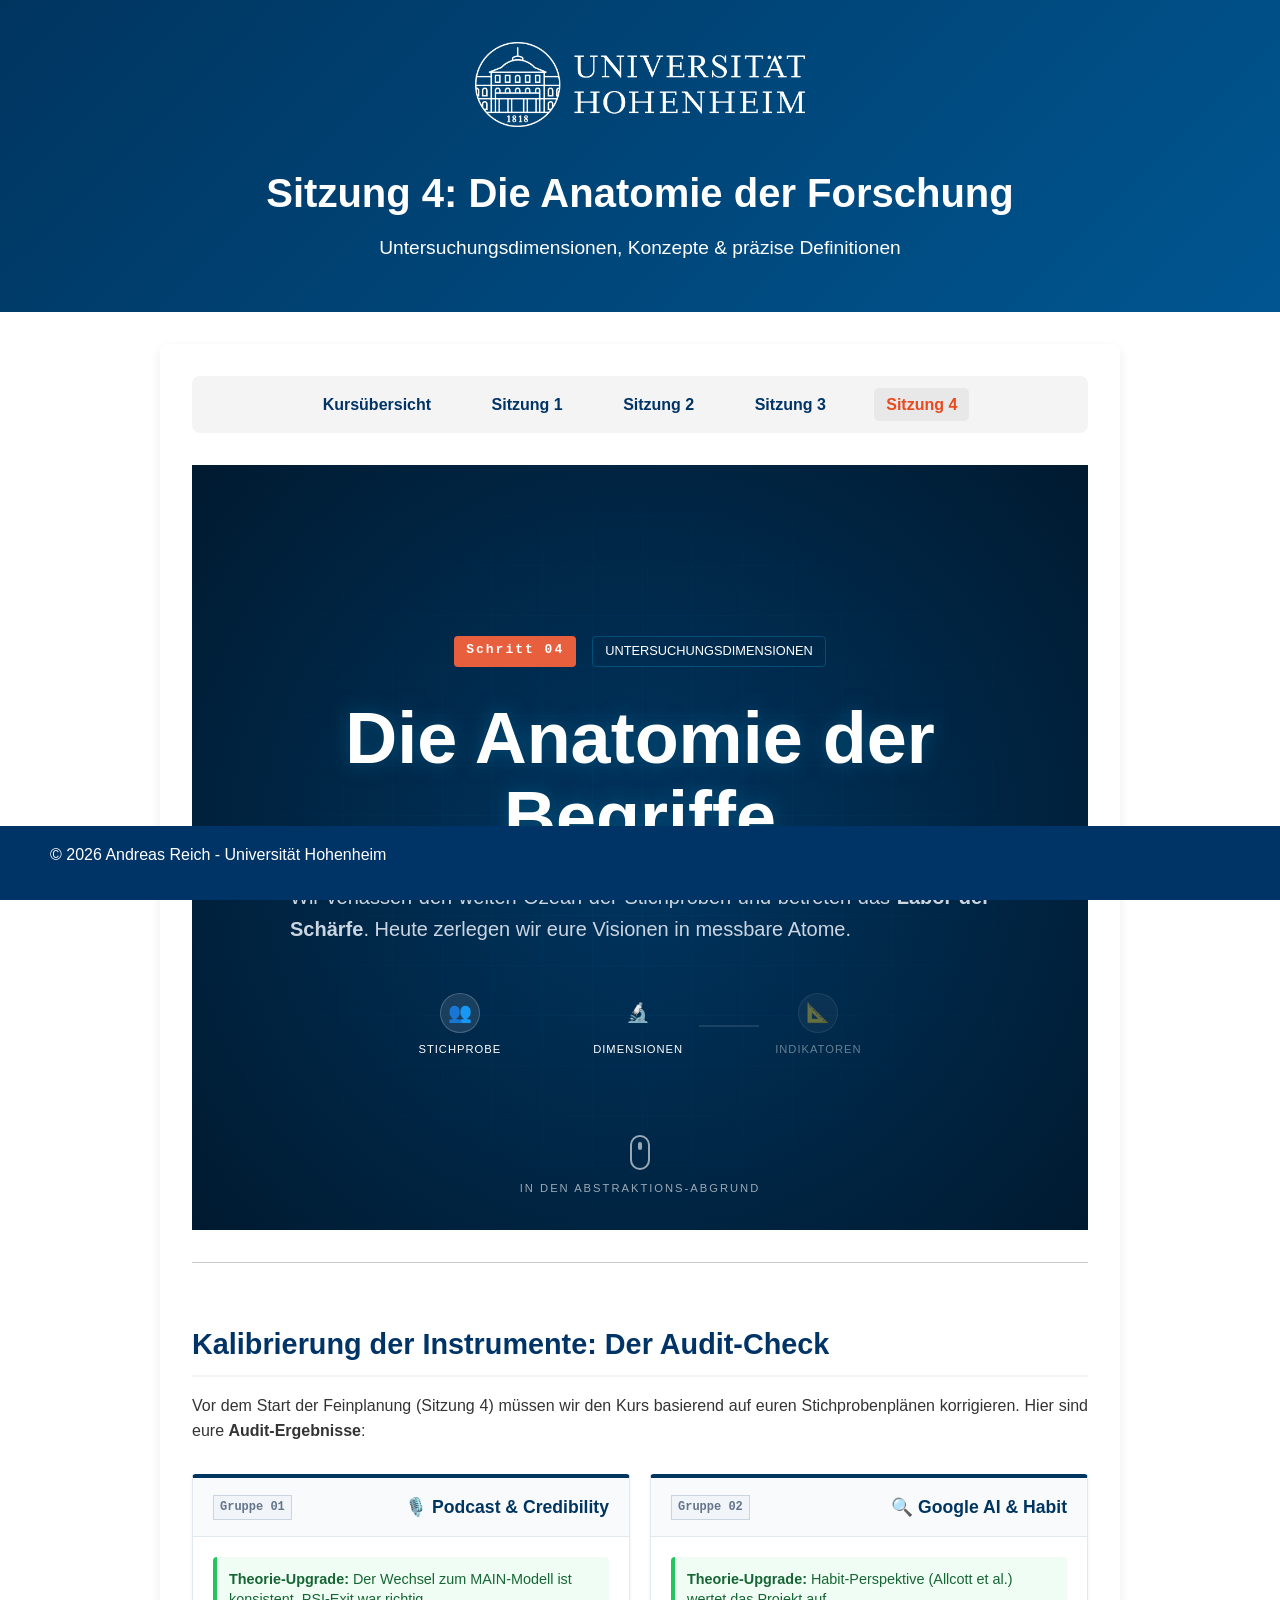
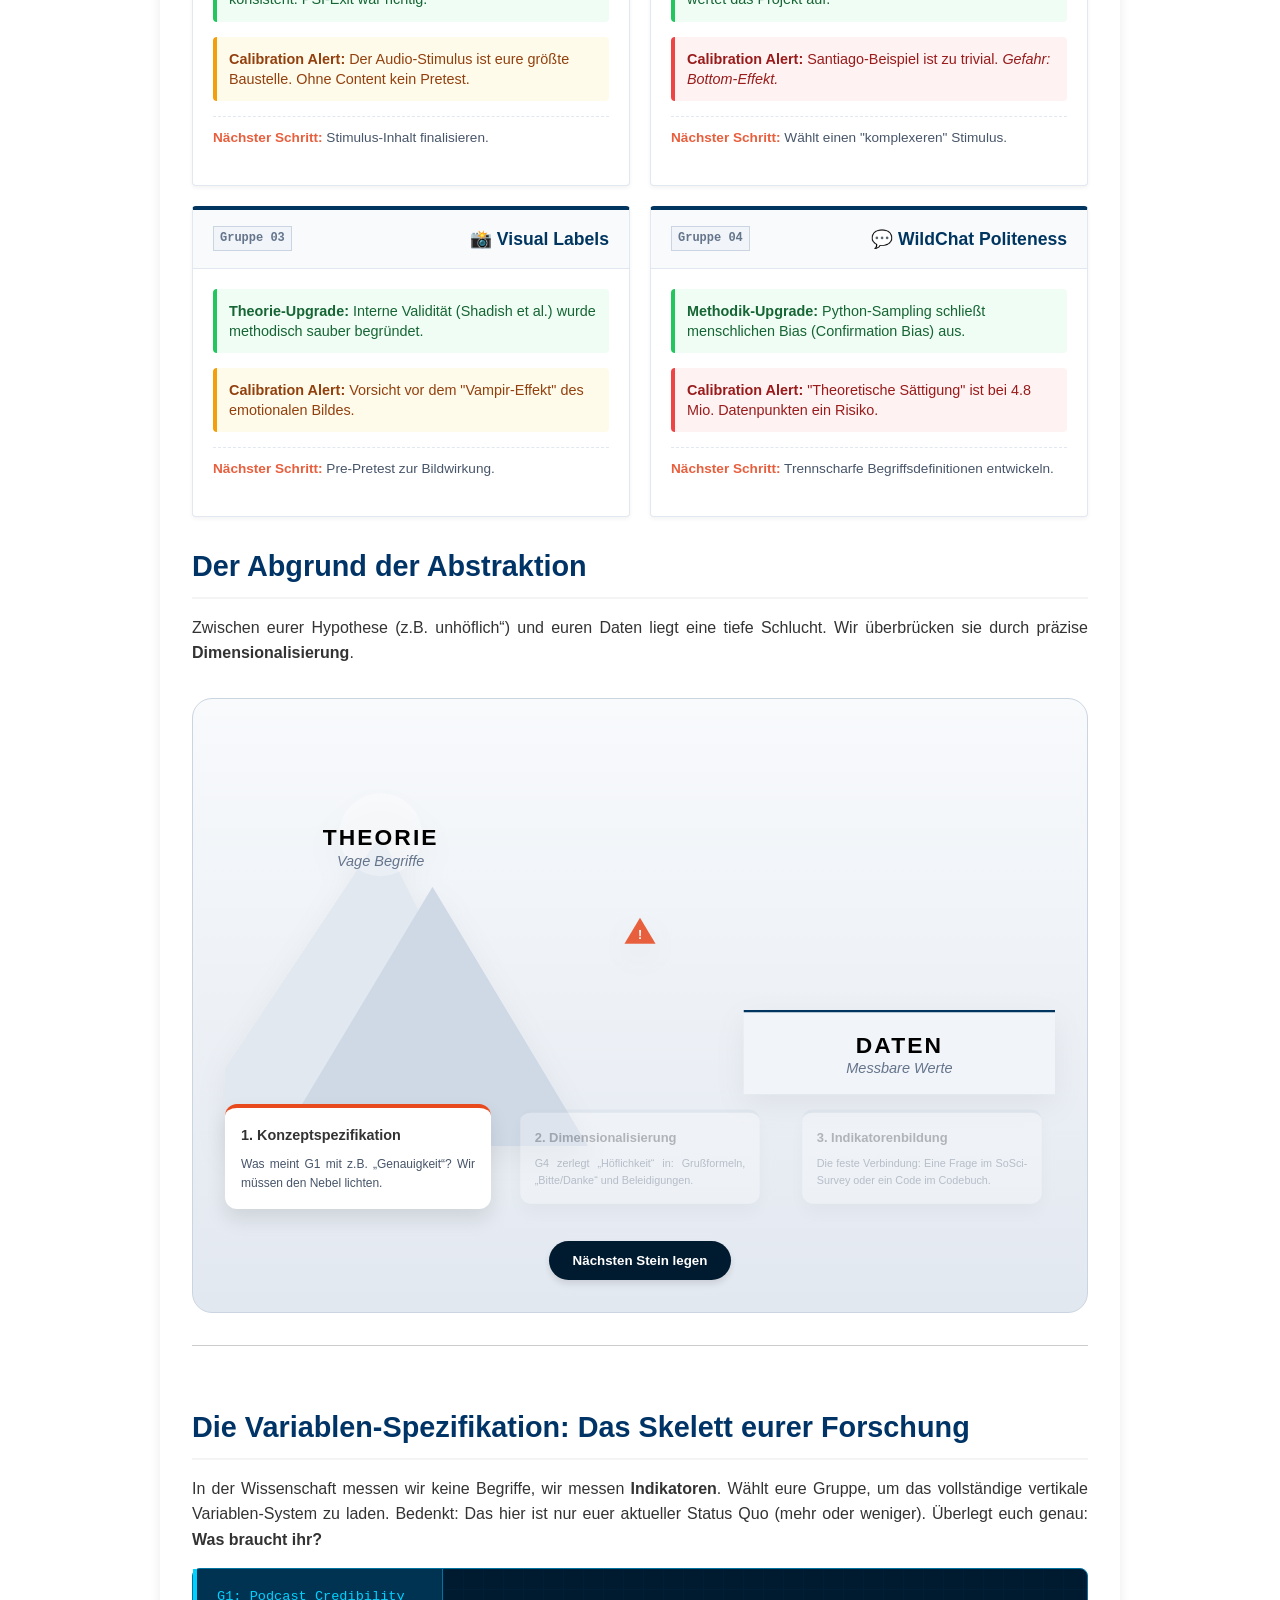
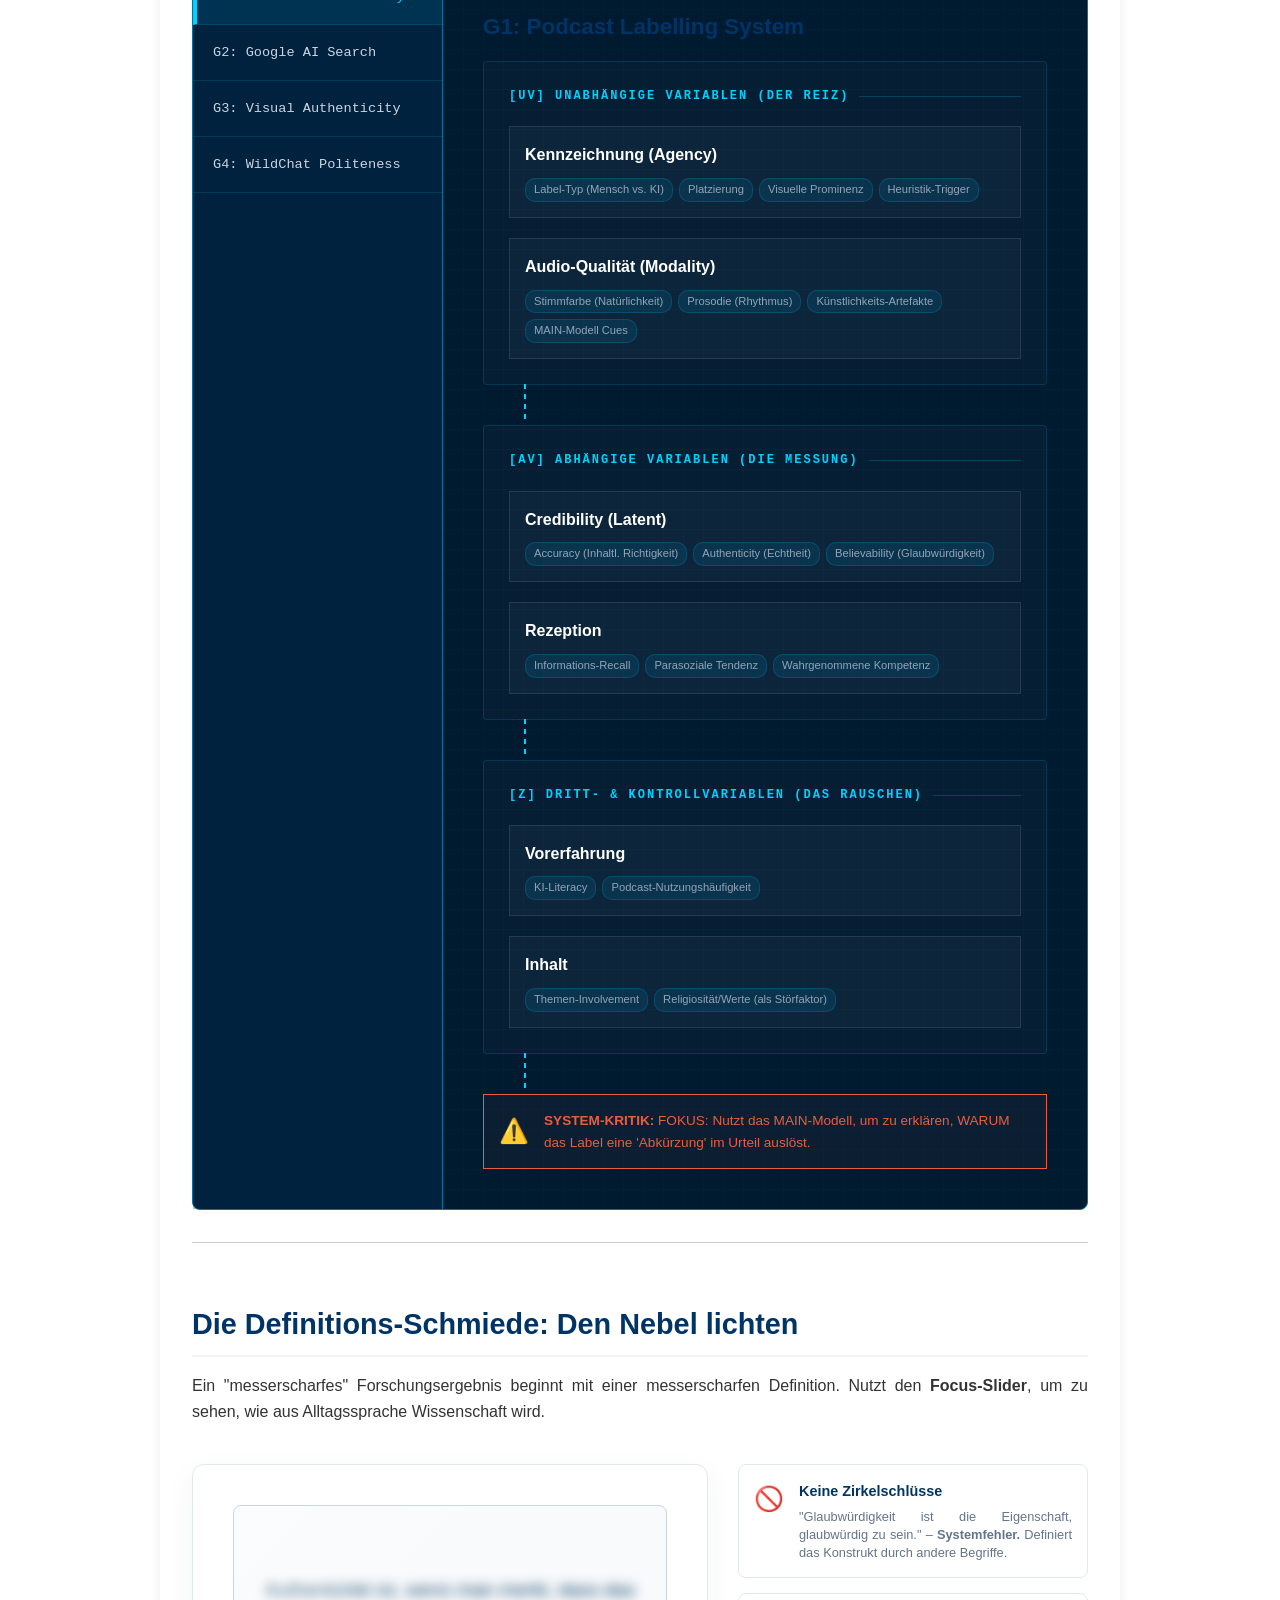
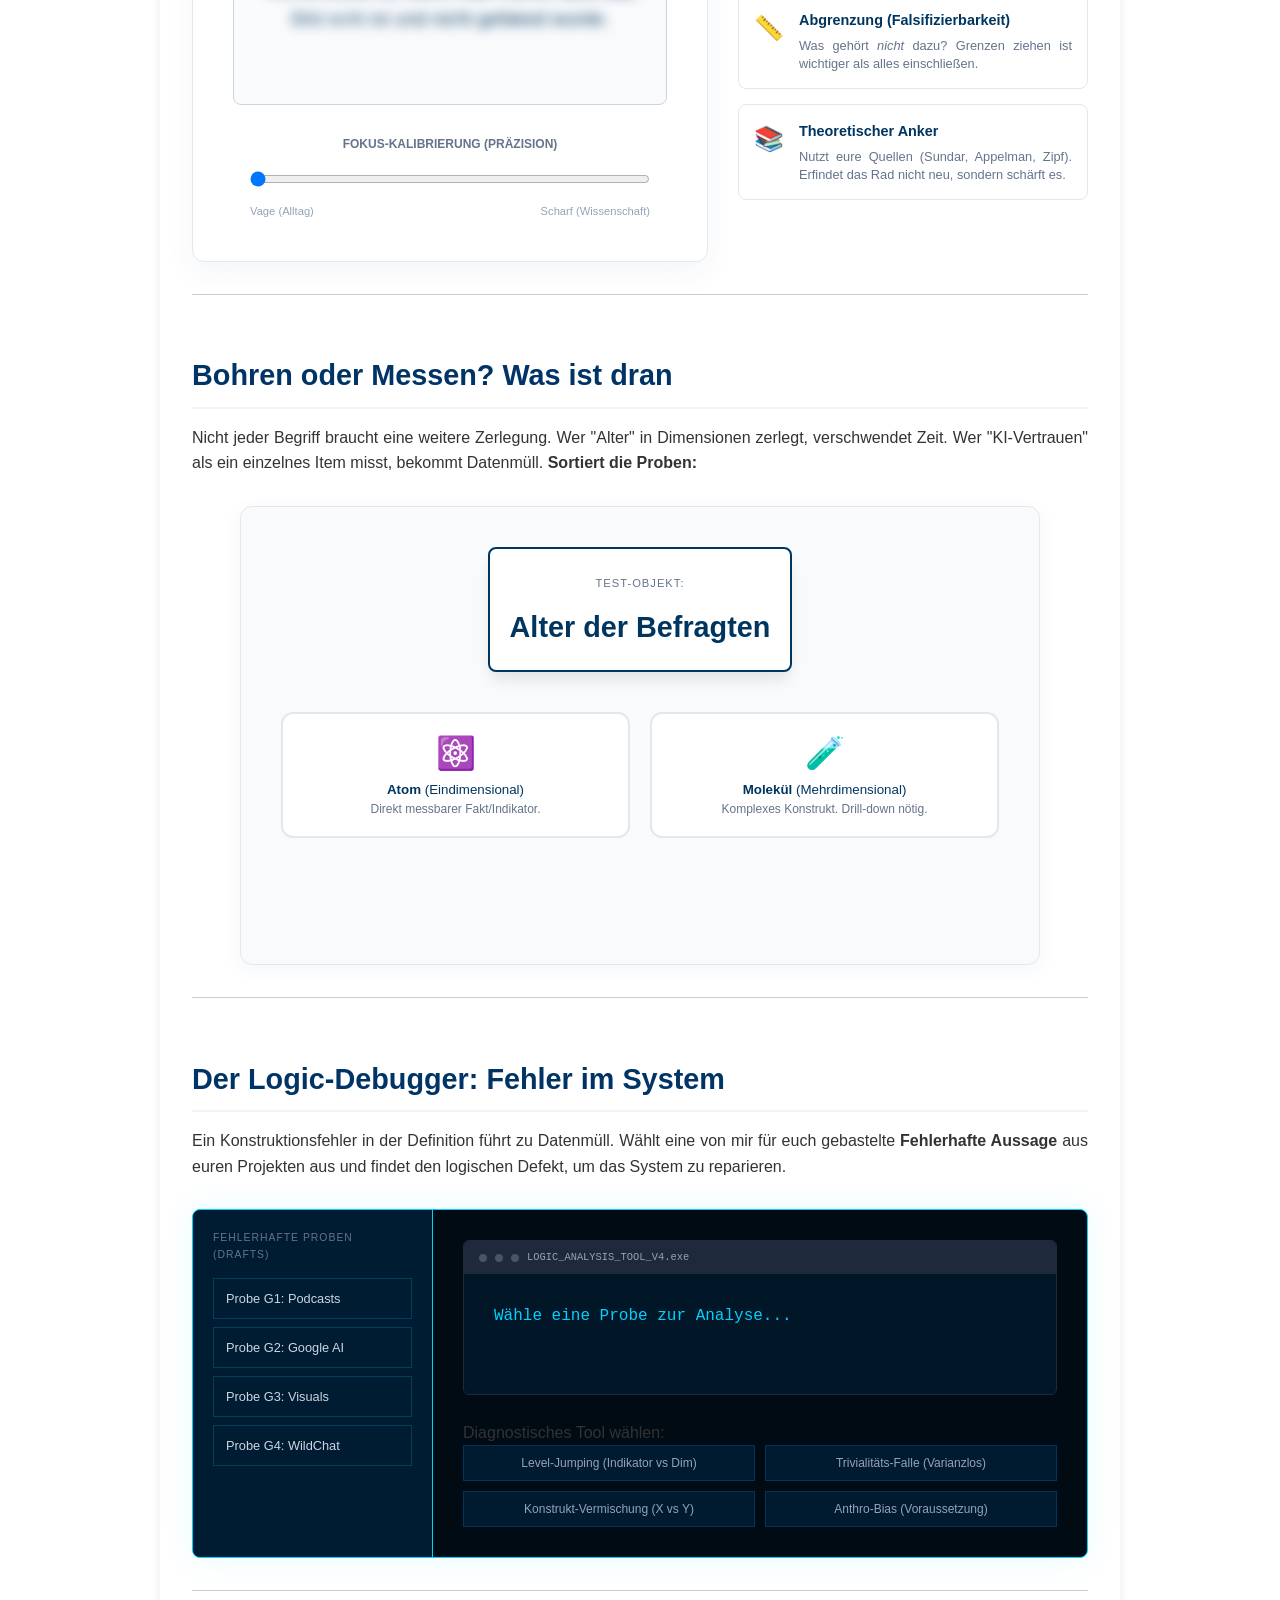
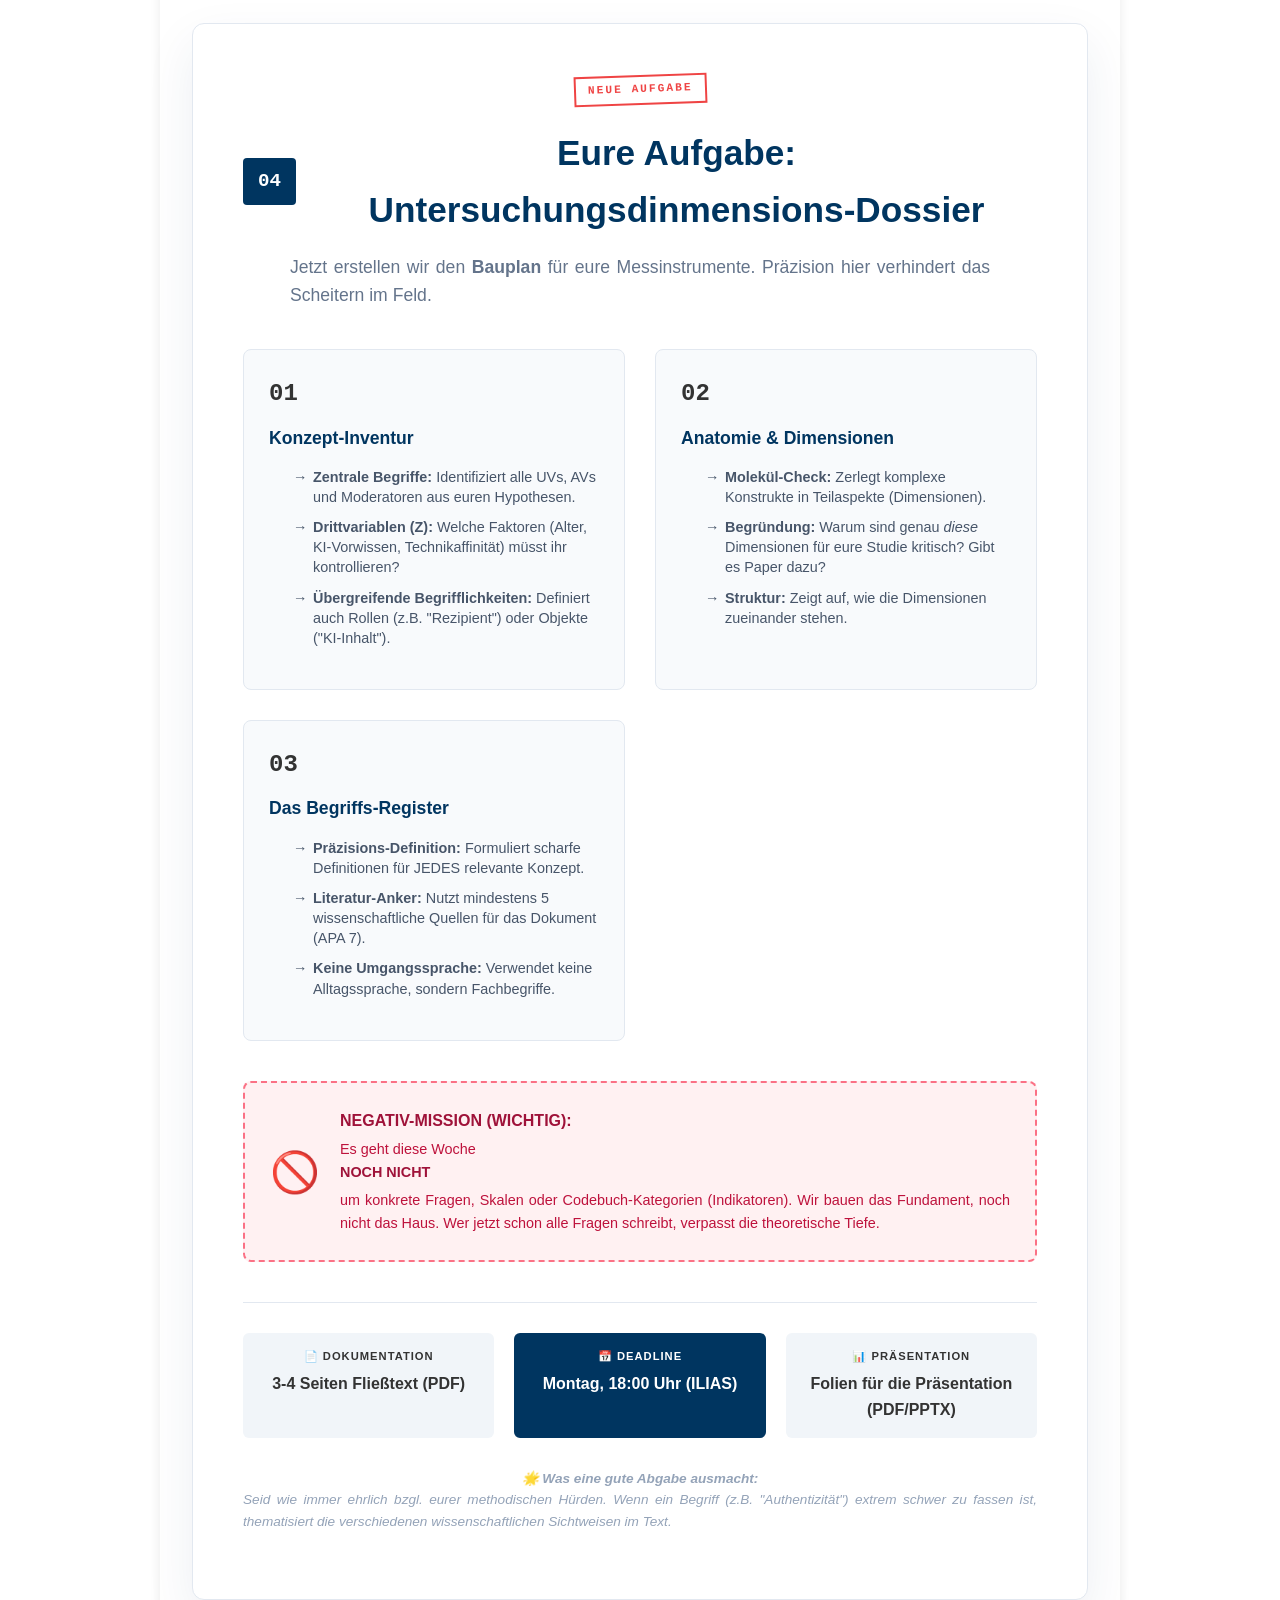
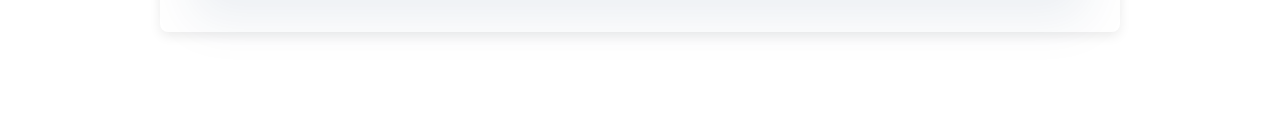
==== commit 186b9a80: "mini-upgrades-session-4" ====
--- a/session4.html
+++ b/session4.html
@@ -56,7 +56,7 @@
                 <div class="hero-wrapper">
                     <div class="mission-meta">
                         <span class="step-indicator">Schritt 04</span>
-                        <span class="status-badge">Präzisions-Modus aktiv</span>
+                        <span class="status-badge">Untersuchungsdimensionen</span>
                     </div>
 
                     <div class="hero-main-content">
@@ -104,7 +104,7 @@
                         <div class="audit-body">
                             <div class="status-box success">
                                 <strong>Theorie-Upgrade:</strong> Der Wechsel zum MAIN-Modell ist konsistent. PSI-Exit
-                                war goldrichtig.
+                                war richtig.
                             </div>
                             <div class="status-box warning">
                                 <strong>Calibration Alert:</strong> Der Audio-Stimulus ist eure größte Baustelle. Ohne
@@ -123,8 +123,8 @@
                         </div>
                         <div class="audit-body">
                             <div class="status-box success">
-                                <strong>Theorie-Upgrade:</strong> Habit-Perspektive (Allcott et al.) hebt das Projekt
-                                auf Pro-Level.
+                                <strong>Theorie-Upgrade:</strong> Habit-Perspektive (Allcott et al.) wertet das Projekt
+                                auf.
                             </div>
                             <div class="status-box danger">
                                 <strong>Calibration Alert:</strong> Santiago-Beispiel ist zu trivial. <em>Gefahr:
@@ -170,7 +170,7 @@
                                 <strong>Calibration Alert:</strong> "Theoretische Sättigung" ist bei 4.8 Mio.
                                 Datenpunkten ein Risiko.
                             </div>
-                            <p class="mission-instruction"><strong>Nächster Schritt:</strong> Trennscharfes Codebuch
+                            <p class="mission-instruction"><strong>Nächster Schritt:</strong> Trennscharfe Begriffsdefinitionen
                                 entwickeln.</p>
                         </div>
                     </div>
@@ -184,7 +184,7 @@
                 <div class="section-header">
                     <span class="badge-expedition">Die Theorie-Lücke</span>
                     <h2>Der Abgrund der Abstraktion</h2>
-                    <p>Zwischen eurer Hypothese (z.B. unhöflich“) und euren Daten (Zahlen in SPSS) liegt eine tiefe
+                    <p>Zwischen eurer Hypothese (z.B. unhöflich“) und euren Daten liegt eine tiefe
                         Schlucht. Wir überbrücken sie durch präzise <strong>Dimensionalisierung</strong>.</p>
                 </div>
 
@@ -294,7 +294,8 @@
                     <span class="badge-expedition">Begriffs-Schärfe</span>
                     <h2>Die Definitions-Schmiede: Den Nebel lichten</h2>
                     <p>Ein "messerscharfes" Forschungsergebnis beginnt mit einer messerscharfen Definition. Nutzt den
-                        <strong>Focus-Slider</strong>, um zu sehen, wie aus Alltagssprache Wissenschaft wird.</p>
+                        <strong>Focus-Slider</strong>, um zu sehen, wie aus Alltagssprache Wissenschaft wird.
+                    </p>
                 </div>
 
                 <div class="forge-container">
@@ -326,7 +327,8 @@
                             <div class="rule-content">
                                 <h4>Keine Zirkelschlüsse</h4>
                                 <p>"Glaubwürdigkeit ist die Eigenschaft, glaubwürdig zu sein." –
-                                    <strong>Systemfehler.</strong> Definiert das Konstrukt durch andere Begriffe.</p>
+                                    <strong>Systemfehler.</strong> Definiert das Konstrukt durch andere Begriffe.
+                                </p>
                             </div>
                         </div>
                         <div class="rule-card">
@@ -349,153 +351,211 @@
                 </div>
             </section>
 
-                        <hr>
-
-           <!-- SECTION 4.5: THE COMPLEXITY SIZER -->
-<section id="s4-complexity-sizer" class="animated-on-scroll">
-    <div class="section-header">
-        <span class="badge-expedition">Struktur-Check</span>
-        <h2>Bohren oder Messen? Was ist dran</h2>
-        <p>Nicht jeder Begriff braucht eine weitere Zerlegung. Wer "Alter" in Dimensionen zerlegt, verschwendet Zeit. Wer "KI-Vertrauen" als ein einzelnes Item misst, bekommt Datenmüll. <strong>Sortiert die Proben:</strong></p>
-    </div>
-
-    <div class="sizer-workstation">
-        <div class="sizer-display">
-            <div id="probe-card" class="probe-active">
-                <span class="probe-label">Test-Objekt:</span>
-                <h3 id="current-probe-name">Lade Probe...</h3>
-            </div>
-            
-            <div class="sizer-zones">
-                <button class="size-btn atom" onclick="checkSize('atom')">
-                    <div class="icon">⚛️</div>
-                    <div class="label"><strong>Atom</strong> (Eindimensional)</div>
-                    <div class="desc">Direkt messbarer Fakt/Indikator.</div>
-                </button>
-                
-                <button class="size-btn molecule" onclick="checkSize('molecule')">
-                    <div class="icon">🧪</div>
-                    <div class="label"><strong>Molekül</strong> (Mehrdimensional)</div>
-                    <div class="desc">Komplexes Konstrukt. Drill-down nötig.</div>
-                </button>
-            </div>
-        </div>
-
-        <div id="sizer-feedback" class="sizer-feedback-hidden">
-            <div class="feedback-icon"></div>
-            <div class="feedback-text">
-                <h4 id="sizer-result-title"></h4>
-                <p id="sizer-result-desc"></p>
-            </div>
-            <button class="btn-expedition" id="next-sizer-btn" onclick="nextProbe()" style="display:none;">Nächste Probe</button>
-        </div>
-    </div>
-</section>             
-
             <hr>
 
-<!-- SECTION 5: THE LOGIC DEBUGGER -->
-<section id="s4-logic-debugger" class="animated-on-scroll">
-    <div class="section-header">
-        <span class="badge-expedition">System-Diagnose</span>
-        <h2>Der Logic-Debugger: Fehler im System</h2>
-        <p>Ein Konstruktionsfehler in der Definition führt zu Datenmüll. Wählt eine von mir für euch gebastelte <strong>Fehlerhafte Aussage</strong> aus euren Projekten aus und findet den logischen Defekt, um das System zu reparieren.</p>
-    </div>
-
-    <div class="debugger-terminal">
-        <!-- Sidebar: The Probes -->
-        <div class="terminal-sidebar">
-            <div class="sidebar-label">Fehlerhafte Proben (Drafts)</div>
-            <button class="probe-btn" data-probe="g1">Probe G1: Podcasts</button>
-            <button class="probe-btn" data-probe="g2">Probe G2: Google AI</button>
-            <button class="probe-btn" data-probe="g3">Probe G3: Visuals</button>
-            <button class="probe-btn" data-probe="g4">Probe G4: WildChat</button>
-        </div>
-
-        <!-- Main Interface -->
-        <div class="terminal-main">
-            <div class="terminal-window">
-                <div class="window-header">
-                    <span class="dot"></span><span class="dot"></span><span class="dot"></span>
-                    <span class="window-title">LOGIC_ANALYSIS_TOOL_V4.exe</span>
-                </div>
-                <div class="window-content">
-                    <div id="debug-text-display">Wähle eine Probe zur Analyse...</div>
-                    <div id="error-highlight" class="hidden-highlight"></div>
-                </div>
-            </div>
-
-            <div class="diagnostic-controls">
-                <div class="control-label">Diagnostisches Tool wählen:</div>
-                <div class="control-grid">
-                    <button class="diag-btn" data-diag="level">Level-Jumping (Indikator vs Dim)</button>
-                    <button class="diag-btn" data-diag="trivial">Trivialitäts-Falle (Varianzlos)</button>
-                    <button class="diag-btn" data-diag="mix">Konstrukt-Vermischung (X vs Y)</button>
-                    <button class="diag-btn" data-diag="anthro">Anthro-Bias (Voraussetzung)</button>
-                </div>
-            </div>
-
-            <!-- Result Overlay -->
-            <div id="debugger-feedback" class="feedback-hidden">
-                <div class="feedback-header">
-                    <span class="alert-icon">⚠️</span>
-                    <h4 id="feedback-title">FEHLER ERKANNT</h4>
-                </div>
-                <div class="feedback-body">
-                    <p id="feedback-explanation"></p>
-                    <div class="correction-box">
-                        <strong>Korrektur-Protokoll:</strong>
-                        <p id="feedback-correction"></p>
-                    </div>
-                </div>
-            </div>
-        </div>
-    </div>
-</section>
+            <!-- SECTION 4.5: THE COMPLEXITY SIZER -->
+            <section id="s4-complexity-sizer" class="animated-on-scroll">
+                <div class="section-header">
+                    <span class="badge-expedition">Struktur-Check</span>
+                    <h2>Bohren oder Messen? Was ist dran</h2>
+                    <p>Nicht jeder Begriff braucht eine weitere Zerlegung. Wer "Alter" in Dimensionen zerlegt,
+                        verschwendet Zeit. Wer "KI-Vertrauen" als ein einzelnes Item misst, bekommt Datenmüll.
+                        <strong>Sortiert die Proben:</strong></p>
+                </div>
+
+                <div class="sizer-workstation">
+                    <div class="sizer-display">
+                        <div id="probe-card" class="probe-active">
+                            <span class="probe-label">Test-Objekt:</span>
+                            <h3 id="current-probe-name">Lade Probe...</h3>
+                        </div>
+
+                        <div class="sizer-zones">
+                            <button class="size-btn atom" onclick="checkSize('atom')">
+                                <div class="icon">⚛️</div>
+                                <div class="label"><strong>Atom</strong> (Eindimensional)</div>
+                                <div class="desc">Direkt messbarer Fakt/Indikator.</div>
+                            </button>
+
+                            <button class="size-btn molecule" onclick="checkSize('molecule')">
+                                <div class="icon">🧪</div>
+                                <div class="label"><strong>Molekül</strong> (Mehrdimensional)</div>
+                                <div class="desc">Komplexes Konstrukt. Drill-down nötig.</div>
+                            </button>
+                        </div>
+                    </div>
+
+                    <div id="sizer-feedback" class="sizer-feedback-hidden">
+                        <div class="feedback-icon"></div>
+                        <div class="feedback-text">
+                            <h4 id="sizer-result-title"></h4>
+                            <p id="sizer-result-desc"></p>
+                        </div>
+                        <button class="btn-expedition" id="next-sizer-btn" onclick="nextProbe()"
+                            style="display:none;">Nächste Probe</button>
+                    </div>
+                </div>
+            </section>
+
+            <hr>
+
+            <!-- SECTION 5: THE LOGIC DEBUGGER -->
+            <section id="s4-logic-debugger" class="animated-on-scroll">
+                <div class="section-header">
+                    <span class="badge-expedition">System-Diagnose</span>
+                    <h2>Der Logic-Debugger: Fehler im System</h2>
+                    <p>Ein Konstruktionsfehler in der Definition führt zu Datenmüll. Wählt eine von mir für euch
+                        gebastelte <strong>Fehlerhafte Aussage</strong> aus euren Projekten aus und findet den logischen
+                        Defekt, um das System zu reparieren.</p>
+                </div>
+
+                <div class="debugger-terminal">
+                    <!-- Sidebar: The Probes -->
+                    <div class="terminal-sidebar">
+                        <div class="sidebar-label">Fehlerhafte Proben (Drafts)</div>
+                        <button class="probe-btn" data-probe="g1">Probe G1: Podcasts</button>
+                        <button class="probe-btn" data-probe="g2">Probe G2: Google AI</button>
+                        <button class="probe-btn" data-probe="g3">Probe G3: Visuals</button>
+                        <button class="probe-btn" data-probe="g4">Probe G4: WildChat</button>
+                    </div>
+
+                    <!-- Main Interface -->
+                    <div class="terminal-main">
+                        <div class="terminal-window">
+                            <div class="window-header">
+                                <span class="dot"></span><span class="dot"></span><span class="dot"></span>
+                                <span class="window-title">LOGIC_ANALYSIS_TOOL_V4.exe</span>
+                            </div>
+                            <div class="window-content">
+                                <div id="debug-text-display">Wähle eine Probe zur Analyse...</div>
+                                <div id="error-highlight" class="hidden-highlight"></div>
+                            </div>
+                        </div>
+
+                        <div class="diagnostic-controls">
+                            <div class="control-label">Diagnostisches Tool wählen:</div>
+                            <div class="control-grid">
+                                <button class="diag-btn" data-diag="level">Level-Jumping (Indikator vs Dim)</button>
+                                <button class="diag-btn" data-diag="trivial">Trivialitäts-Falle (Varianzlos)</button>
+                                <button class="diag-btn" data-diag="mix">Konstrukt-Vermischung (X vs Y)</button>
+                                <button class="diag-btn" data-diag="anthro">Anthro-Bias (Voraussetzung)</button>
+                            </div>
+                        </div>
+
+                        <!-- Result Overlay -->
+                        <div id="debugger-feedback" class="feedback-hidden">
+                            <div class="feedback-header">
+                                <span class="alert-icon">⚠️</span>
+                                <h4 id="feedback-title">FEHLER ERKANNT</h4>
+                            </div>
+                            <div class="feedback-body">
+                                <p id="feedback-explanation"></p>
+                                <div class="correction-box">
+                                    <strong>Korrektur-Protokoll:</strong>
+                                    <p id="feedback-correction"></p>
+                                </div>
+                            </div>
+                        </div>
+                    </div>
+                </div>
+            </section>
 
             <hr>
 
             <!-- SECTION 5: HOMEWORK (MEILENSTEIN 4) -->
             <!-- SECTION 6: THE MISSION DOSSIER -->
+            <!-- SECTION 6: THE MISSION DOSSIER (UPGRADED) -->
             <section id="s4-mission-milestone" class="animated-on-scroll">
-                <div class="mission-briefing-box">
-                    <div class="briefing-header">
-                        <div class="briefing-id">MS-04</div>
-                        <h3>Mission Meilenstein: Das Dimensions-Dossier</h3>
-                    </div>
-
-                    <div class="briefing-content">
-                        <p>Euer Auftrag ist die Erstellung der <strong>Technischen Spezifikation</strong> eurer Studie.
-                            Dabei gilt wie immer: Arbeitet wo möglich theoretisch fundiert. Und gebt neben euren Untersuchungsdimensionen auch eure Changes, Entscheidungen und Probleme an. </p>
-
-                        <div class="dossier-grid">
-                            <div class="dossier-task">
-                                <h4>1. Die Variablen-Matrix</h4>
-                                <p>Erstellt eine vollständige Liste aller UVs, AVs und Drittvariablen
-                                    (Kontrollvariablen) inklusive ihrer Dimensionen.</p>
-                            </div>
-                            <div class="dossier-task">
-                                <h4>2. Das Begriffs-Register</h4>
-                                <p>Definiert jeden einzelnen Begriff scharf. Nutzt für eurer Dokument mindestens 5 wissenschaftliche
-                                    Quellen (APA 7).</p>
-                            </div>
-                        </div>
-
-                        <div class="submission-specs">
-                            <div class="spec-item"><span>📄</span> 3-4 Seiten Fließtext</div>
-                            <div class="spec-item"><span>📅</span> Montag, 18:00 Uhr via ILIAS</div>
-                            <div class="spec-item"><span>📊</span> Folien für die Sitzung</div>
-                        </div>
-
-                        <div class="pro-tip-box">
-                            <strong>🌟 Das macht eine gute Abgabe aus:</strong>
-                            <p>Wenn ihr nicht nur definiert, sondern im Text begründet, WARUM ihr eine Dimension gewählt
-                                habt und was für Probleme es gibt/gab.</p>
-                        </div>
-                    </div>
-                </div>
-            </section>
-
+                <div class="mission-directive">
+                    <!-- Badge & Header -->
+                    <div class="directive-header">
+                        <div class="mission-stamp">NEUE AUFGABE</div>
+                        <div class="header-main">
+                            <div class="directive-id">04</div>
+                            <h1>Eure Aufgabe: <span class="cyan-text">Untersuchungsdinmensions-Dossier</span></h1>
+                        </div>
+                        <p class="directive-intro">Jetzt erstellen wir den <strong>Bauplan</strong> für eure
+                            Messinstrumente. Präzision hier verhindert das Scheitern im Feld.</p>
+                    </div>
+
+                    <div class="directive-grid">
+                        <!-- Phase 1: Die Inventur -->
+                        <div class="directive-phase">
+                            <div class="phase-number">01</div>
+                            <h4>Konzept-Inventur</h4>
+                            <ul>
+                                <li><strong>Zentrale Begriffe:</strong> Identifiziert alle UVs, AVs und Moderatoren aus
+                                    euren Hypothesen.</li>
+                                <li><strong>Drittvariablen (Z):</strong> Welche Faktoren (Alter, KI-Vorwissen,
+                                    Technikaffinität) müsst ihr kontrollieren?</li>
+                                <li><strong>Übergreifende Begrifflichkeiten:</strong> Definiert auch Rollen (z.B.
+                                    "Rezipient") oder Objekte ("KI-Inhalt").</li>
+                            </ul>
+                        </div>
+
+                        <!-- Phase 2: Die Tiefenbohrung -->
+                        <div class="directive-phase">
+                            <div class="phase-number">02</div>
+                            <h4>Anatomie & Dimensionen</h4>
+                            <ul>
+                                <li><strong>Molekül-Check:</strong> Zerlegt komplexe Konstrukte in Teilaspekte
+                                    (Dimensionen).</li>
+                                <li><strong>Begründung:</strong> Warum sind genau <em>diese</em> Dimensionen für eure
+                                    Studie kritisch? Gibt es Paper dazu?</li>
+                                <li><strong>Struktur:</strong> Zeigt auf, wie die Dimensionen zueinander stehen.</li>
+                            </ul>
+                        </div>
+
+                        <!-- Phase 3: Das Register -->
+                        <div class="directive-phase">
+                            <div class="phase-number">03</div>
+                            <h4>Das Begriffs-Register</h4>
+                            <ul>
+                                <li><strong>Präzisions-Definition:</strong> Formuliert scharfe Definitionen für JEDES
+                                    relevante Konzept.</li>
+                                <li><strong>Literatur-Anker:</strong> Nutzt mindestens 5 wissenschaftliche Quellen für
+                                    das Dokument (APA 7).</li>
+                                <li><strong>Keine Umgangssprache:</strong> Verwendet keine Alltagssprache, sondern
+                                    Fachbegriffe.</li>
+                            </ul>
+                        </div>
+                    </div>
+
+                    <!-- The "Big No" Warning -->
+                    <div class="exclusion-zone">
+                        <div class="exclusion-icon">🚫</div>
+                        <div class="exclusion-content">
+                            <strong>NEGATIV-MISSION (WICHTIG):</strong>
+                            <p>Es geht diese Woche <strong>NOCH NICHT</strong> um konkrete Fragen, Skalen oder
+                                Codebuch-Kategorien (Indikatoren). Wir bauen das Fundament, noch nicht das Haus. Wer
+                                jetzt schon alle Fragen schreibt, verpasst die theoretische Tiefe.</p>
+                        </div>
+                    </div>
+
+                    <!-- Deliverables Footer -->
+                    <div class="directive-footer">
+                        <div class="deliverable-card">
+                            <span class="label">📄 Dokumentation</span>
+                            <span class="value">3-4 Seiten Fließtext (PDF)</span>
+                        </div>
+                        <div class="deliverable-card accent">
+                            <span class="label">📅 Deadline</span>
+                            <span class="value">Montag, 18:00 Uhr (ILIAS)</span>
+                        </div>
+                        <div class="deliverable-card">
+                            <span class="label">📊 Präsentation</span>
+                            <span class="value">Folien für die Präsentation (PDF/PPTX)</span>
+                        </div>
+                    </div>
+
+                    <div class="excellence-check">
+                        <strong>🌟 Was eine gute Abgabe ausmacht:</strong>
+                        <p>Seid wie immer ehrlich bzgl. eurer methodischen Hürden. Wenn ein Begriff (z.B.
+                            "Authentizität") extrem schwer zu fassen ist, thematisiert die verschiedenen
+                            wissenschaftlichen Sichtweisen im Text.</p>
+                    </div>
+                </div>
+            </section>
             <!-- TODO: Hier die Hausaufgaben-Details und die Checklist einfügen -->
             </section>
 
--- a/session4.css
+++ b/session4.css
@@ -1006,4 +1006,206 @@
 
 .btn-expedition{
     background-color: #001a30;
+}
+
+/* --- SECTION 6: MISSION DIRECTIVE --- */
+.mission-directive {
+    background: #ffffff;
+    border: 1px solid #e2e8f0;
+    border-radius: 12px;
+    padding: 50px;
+    box-shadow: 0 20px 50px rgba(0, 53, 96, 0.08);
+    position: relative;
+    overflow: hidden;
+}
+
+.mission-directive::before {
+    content: "";
+    position: absolute;
+    top: 0;
+    left: 0;
+    width: 100%;
+    height: 8px;
+    background: linear-gradient(90deg, var(--s3-primary), var(--s3-secondary));
+}
+
+.directive-header {
+    margin-bottom: 40px;
+    text-align: center;
+}
+
+.mission-stamp {
+    display: inline-block;
+    border: 2px solid #ef4444;
+    color: #ef4444;
+    padding: 4px 12px;
+    font-family: monospace;
+    font-weight: bold;
+    font-size: 0.7rem;
+    transform: rotate(-2deg);
+    margin-bottom: 20px;
+    letter-spacing: 2px;
+}
+
+.header-main {
+    display: flex;
+    align-items: center;
+    justify-content: center;
+    gap: 20px;
+    margin-bottom: 15px;
+}
+
+.directive-id {
+    background: var(--s3-primary);
+    color: white;
+    font-family: monospace;
+    padding: 8px 15px;
+    font-size: 1.2rem;
+    font-weight: bold;
+    border-radius: 4px;
+}
+
+.mission-directive h1 {
+    margin: 0;
+    border-bottom: none;
+    font-size: 2.2rem;
+    color: var(--s3-primary);
+}
+
+.cyan-text { color: var(--s3-secondary); }
+
+.directive-intro {
+    max-width: 700px;
+    margin: 0 auto;
+    color: #64748b;
+    font-size: 1.1rem;
+}
+
+/* Tasks Grid */
+.directive-grid {
+    display: grid;
+    grid-template-columns: repeat(auto-fit, minmax(250px, 1fr));
+    gap: 30px;
+    margin-bottom: 40px;
+}
+
+.directive-phase {
+    background: #f8fafc;
+    border: 1px solid #e2e8f0;
+    padding: 25px;
+    border-radius: 8px;
+    transition: transform 0.3s ease;
+}
+
+.directive-phase:hover {
+    transform: translateY(-5px);
+    border-color: var(--s3-secondary);
+}
+
+.phase-number {
+    font-family: monospace;
+    color: var(--s3-secondary);
+    font-size: 1.5rem;
+    font-weight: bold;
+    margin-bottom: 10px;
+}
+
+.directive-phase h4 {
+    margin: 0 0 15px 0;
+    color: var(--s3-primary);
+    font-size: 1.1rem;
+    border-bottom: 2px solid var(--s3-secondary);
+    display: inline-block;
+}
+
+.directive-phase ul {
+    padding: 0;
+    list-style: none;
+    font-size: 0.9rem;
+    color: #475569;
+}
+
+.directive-phase li {
+    margin-bottom: 10px;
+    line-height: 1.4;
+    position: relative;
+    padding-left: 20px;
+}
+
+.directive-phase li::before {
+    content: "→";
+    position: absolute;
+    left: 0;
+    color: var(--s3-secondary);
+}
+
+/* Exclusion Zone */
+.exclusion-zone {
+    background: #fff1f2;
+    border: 2px dashed #fb7185;
+    padding: 25px;
+    border-radius: 8px;
+    display: flex;
+    gap: 20px;
+    align-items: center;
+    margin-bottom: 40px;
+}
+
+.exclusion-icon { font-size: 2.5rem; }
+
+.exclusion-content strong {
+    color: #9f1239;
+    display: block;
+    margin-bottom: 5px;
+}
+
+.exclusion-content p {
+    margin: 0;
+    font-size: 0.9rem;
+    color: #be123c;
+}
+
+/* Deliverables Footer */
+.directive-footer {
+    display: grid;
+    grid-template-columns: repeat(3, 1fr);
+    gap: 20px;
+    border-top: 1px solid #e2e8f0;
+    padding-top: 30px;
+}
+
+.deliverable-card {
+    text-align: center;
+    padding: 15px;
+    background: #f1f5f9;
+    border-radius: 6px;
+}
+
+.deliverable-card.accent {
+    background: var(--s3-primary);
+    color: white;
+}
+
+.deliverable-card.accent .label { color: var(--s3-secondary); }
+
+.deliverable-card .label {
+    display: block;
+    font-size: 0.7rem;
+    text-transform: uppercase;
+    font-weight: bold;
+    margin-bottom: 5px;
+    letter-spacing: 1px;
+}
+
+.deliverable-card .value {
+    font-weight: bold;
+    font-size: 1rem;
+}
+
+.excellence-check {
+    margin-top: 30px;
+    font-size: 0.85rem;
+    text-align: center;
+    color: #94a3b8;
+    font-style: italic;
 }
